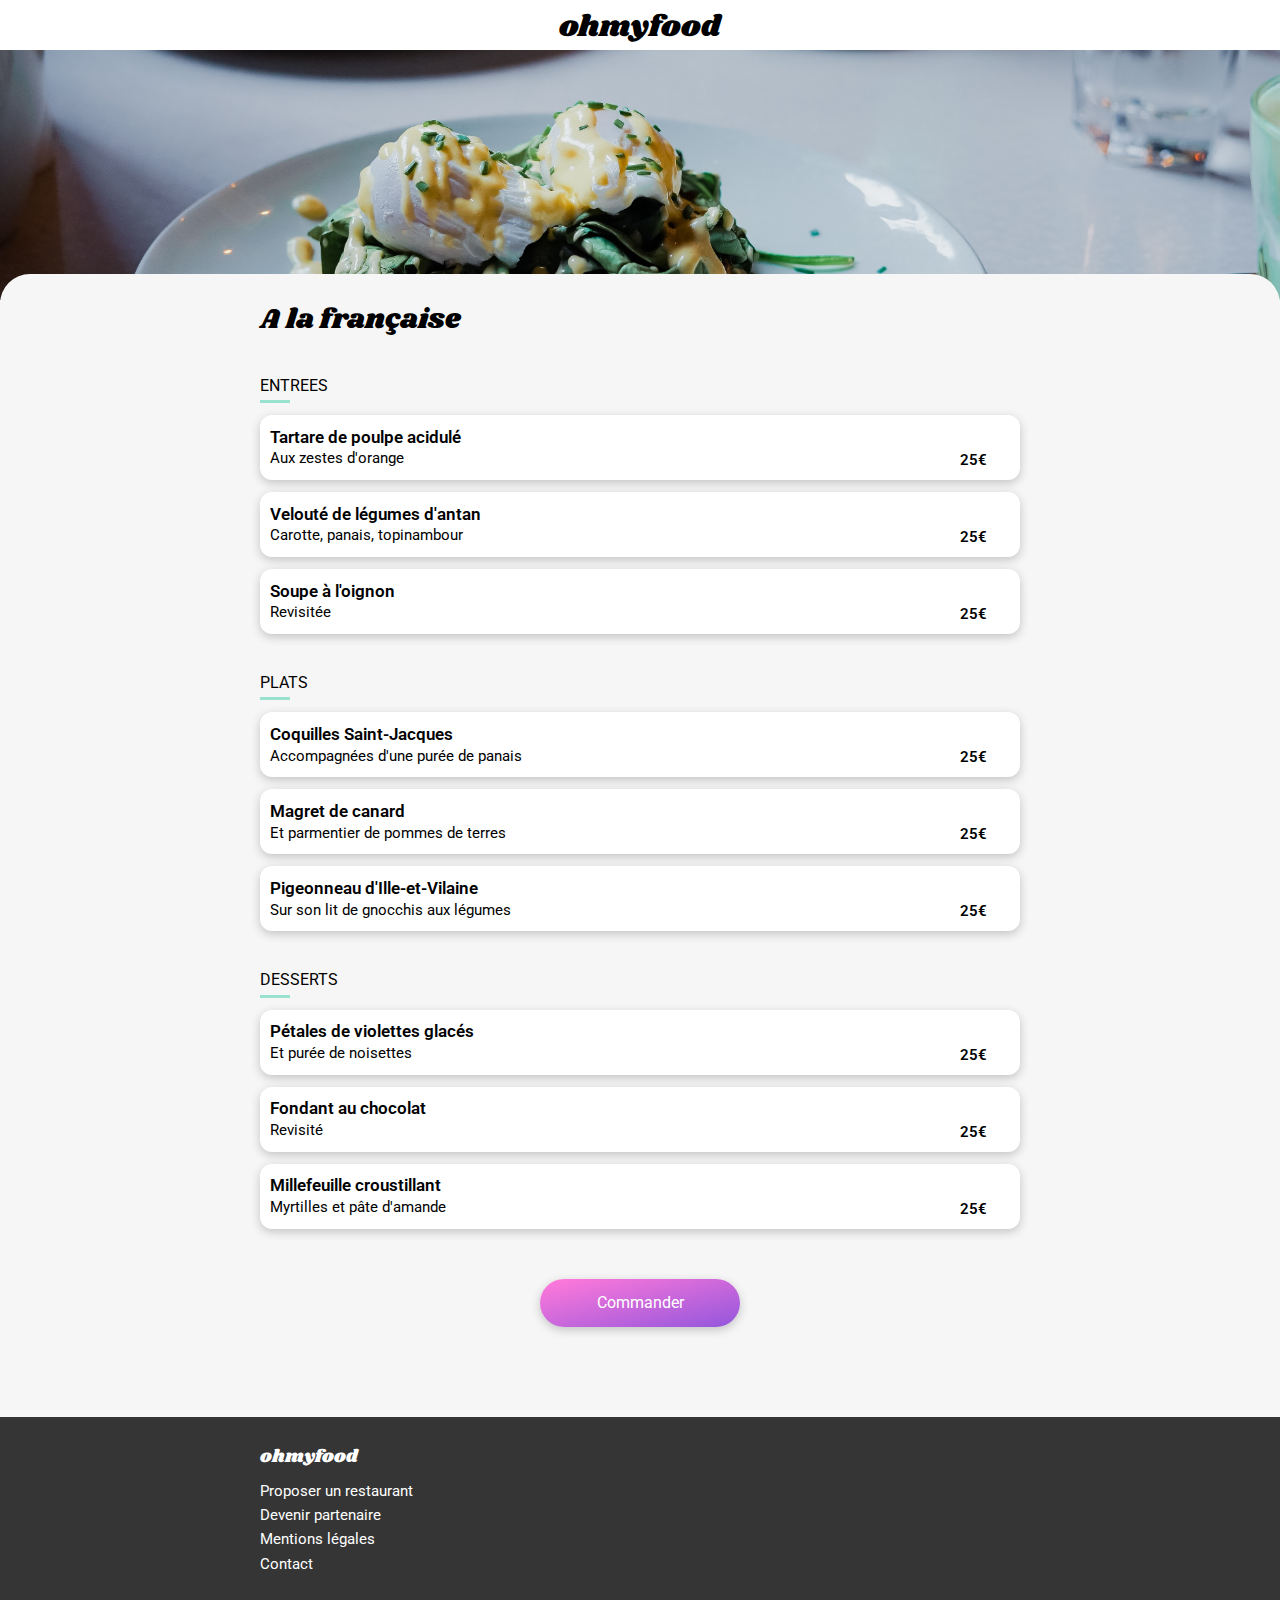
==== menu_a_la_francaise.html @ f5dada66 "animation checked finalisée" ====
<!DOCTYPE html>
<html lang="fr">

<head>
    <meta charset="utf-8">
    <title>A la française</title>
    <link rel="stylesheet" href="sass/normalize.css">
    <link rel="stylesheet" type="text/css" href="sass/main.css">
    <link rel="stylesheet" href="https://use.fontawesome.com/releases/v5.15.4/css/all.css"
        integrity="sha384-DyZ88mC6Up2uqS4h/KRgHuoeGwBcD4Ng9SiP4dIRy0EXTlnuz47vAwmeGwVChigm" crossorigin="anonymous">
    <meta name="viewport" content="width=device-width, initial-scale=1">

</head>

<body>

    <div class="main-wrapper">
        <header>
            <a href="index.html">
                <div class="flech"><i class="fas fa-arrow-left"></i></div>
            </a>
            <div class="logo">ohmyfood <i class="fas fa-handshake-alt"></i></div>
        </header>
    </div>

    <section class="cover">
        <img src="images/restaurants/toa-heftiba-DQKerTsQwi0-unsplash.jpg" alt="menu à la française" />
    </section>

    <div class="absolute">
        <section class="menu">

            <div class="main-wrapper">

                <div class="menu__titre">
                    <div class="menu__titre--text">
                        <h1>A la française</h1>
                    </div>
                    <div class="menu__titre--like"><i class="far fa-heart"></i></div>
                </div>

                <div class="menu_content">


                    <h4>ENTREES</h4>
                    <div class="underline"></div>

                    <a class="card1">
                        <div class="card card--menu">
                            <div class="card__text card__text--menu">
                                <div class="card__text__description--menu">
                                    <div class="card__text__description__title card__text__description__title--menu">
                                        Tartare de poulpe acidulé</div>
                                    <div
                                        class="card__text__description__subtitle card__text__description__subtitle--menu">
                                        Aux zestes d'orange</div>
                                </div>

                                <div class="card__text__description__right card__text__description__right--price">25€
                                </div>
                            </div>
                            <div class="checked"><i class="fas fa-check-circle"></i></div>
                        </div>
                    </a>

                    <a class="card2">
                        <div class="card card--menu">
                            <div class="card__text card__text--menu">
                                <div class="card__text__description--menu">
                                    <div class="card__text__description__title card__text__description__title--menu">
                                        Velouté de légumes d'antan</div>
                                    <div
                                        class="card__text__description__subtitle card__text__description__subtitle--menu">
                                        Carotte, panais, topinambour</div>
                                </div>

                                <div class="card__text__description__right card__text__description__right--price">25€
                                </div>
                            </div>
                            <div class="checked"><i class="fas fa-check-circle"></i></div>
                        </div>
                    </a>

                    <a class="card3">
                        <div class="card card--menu">
                            <div class="card__text card__text--menu">
                                <div class="card__text__description--menu">
                                    <div class="card__text__description__title card__text__description__title--menu">
                                        Soupe à l'oignon</div>
                                    <div
                                        class="card__text__description__subtitle card__text__description__subtitle--menu">
                                        Revisitée</div>
                                </div>

                                <div class="card__text__description__right card__text__description__right--price">25€
                                </div>
                            </div>
                            <div class="checked"><i class="fas fa-check-circle"></i></div>
                        </div>
                    </a>



                    <h4>PLATS</h4>
                    <div class="underline"></div>

                    <a class="card4">
                        <div class="card card--menu">
                            <div class="card__text card__text--menu">
                                <div class="card__text__description--menu">
                                    <div class="card__text__description__title card__text__description__title--menu">
                                        Coquilles Saint-Jacques</div>
                                    <div
                                        class="card__text__description__subtitle card__text__description__subtitle--menu">
                                        Accompagnées d'une purée de panais</div>
                                </div>

                                <div class="card__text__description__right card__text__description__right--price">25€
                                </div>
                            </div>
                            <div class="checked"><i class="fas fa-check-circle"></i></div>
                        </div>
                    </a>

                    <a class="card5">
                        <div class="card card--menu">
                            <div class="card__text card__text--menu">
                                <div class="card__text__description--menu">
                                    <div class="card__text__description__title card__text__description__title--menu">
                                        Magret de canard</div>
                                    <div
                                        class="card__text__description__subtitle card__text__description__subtitle--menu">
                                        Et parmentier de pommes de terres</div>
                                </div>

                                <div class="card__text__description__right card__text__description__right--price">25€
                                </div>
                            </div>
                            <div class="checked"><i class="fas fa-check-circle"></i></div>
                        </div>
                    </a>

                    <a class="card6">
                        <div class="card card--menu">
                            <div class="card__text card__text--menu">
                                <div class="card__text__description--menu">
                                    <div class="card__text__description__title card__text__description__title--menu">
                                        Pigeonneau d'Ille-et-Vilaine</div>
                                    <div
                                        class="card__text__description__subtitle card__text__description__subtitle--menu">
                                        Sur son lit de gnocchis aux légumes</div>
                                </div>

                                <div class="card__text__description__right card__text__description__right--price">25€
                                </div>
                            </div>
                            <div class="checked"><i class="fas fa-check-circle"></i></div>
                        </div>
                    </a>



                    <h4>DESSERTS</h4>
                    <div class="underline"></div>

                    <a class="card7">
                        <div class="card card--menu">
                            <div class="card__text card__text--menu">
                                <div class="card__text__description--menu">
                                    <div class="card__text__description__title card__text__description__title--menu">
                                        Pétales de violettes glacés</div>
                                    <div
                                        class="card__text__description__subtitle card__text__description__subtitle--menu">
                                        Et purée de noisettes</div>
                                </div>

                                <div class="card__text__description__right card__text__description__right--price">25€
                                </div>
                            </div>
                            <div class="checked"><i class="fas fa-check-circle"></i></div>
                        </div>
                    </a>

                    <a class="card8">
                        <div class="card card--menu">
                            <div class="card__text card__text--menu">
                                <div class="card__text__description--menu">
                                    <div class="card__text__description__title card__text__description__title--menu">
                                        Fondant au chocolat</div>
                                    <div
                                        class="card__text__description__subtitle card__text__description__subtitle--menu">
                                        Revisité</div>
                                </div>

                                <div class="card__text__description__right card__text__description__right--price">25€
                                </div>
                            </div>
                            <div class="checked"><i class="fas fa-check-circle"></i></div>
                        </div>
                    </a>

                    <a class="card9">
                        <div class="card card--menu">
                            <div class="card__text card__text--menu">
                                <div class="card__text__description--menu">
                                    <div class="card__text__description__title card__text__description__title--menu">
                                        Millefeuille croustillant</div>
                                    <div
                                        class="card__text__description__subtitle card__text__description__subtitle--menu">
                                        Myrtilles et pâte d'amande</div>
                                </div>

                                <div class="card__text__description__right card__text__description__right--price">25€
                                </div>
                            </div>
                            <div class="checked"><i class="fas fa-check-circle"></i></div>
                        </div>
                    </a>




                </div>
            </div>

            <a href="#" title="Commander" class="button button--cmd">Commander</a>





        </section>


        <div class=footer_background>
            <footer>

                <div class="logo footer">ohmyfood</div>
                <ul>
                    <i class="fas fa-handshake-alt"></i>
                    <li><a href="#"><i class="fas fa-utensils"></i> Proposer un restaurant</a></li>
                    <li><a href="#"><i class="fas fa-hands-helping"></i></i> Devenir partenaire</a></li>
                    <li><a href="#">Mentions légales</a></li>
                    <li><a href="#">Contact</a></li>
                </ul>


            </footer>
        </div>
    </div>


</body>

</html>
---- sass/main.css ----
@import url("https://fonts.googleapis.com/css2?family=Roboto:wght@100;300;400;500;700&family=Shrikhand&display=swap");
*, ::before, ::after {
  -webkit-box-sizing: border-box;
          box-sizing: border-box;
  text-decoration: none;
}

.main-wrapper {
  width: 760px;
  margin: 0 auto 0 auto;
}

h1 {
  margin: 0 0 0 0;
  font-family: "shrikhand";
  font-weight: 100;
  font-size: 28px;
}

h2 {
  padding: 0 0 0 0;
  margin: 0 0 0 0;
  font-size: 24px;
}

h3 {
  font-size: 24px;
  margin: 0 0 20px 0;
  padding: 40px 0 0 18px;
}

h4 {
  margin: 40px 0 5px 0;
  font-weight: 400;
}

@media all and (max-width: 768px) {
  .main-wrapper {
    width: 100%;
    margin: 0 auto 0 auto;
  }
}

.card1 {
  -webkit-animation: apparait 1s;
          animation: apparait 1s;
  -webkit-animation-delay: 0.1s;
          animation-delay: 0.1s;
  -webkit-animation-fill-mode: backwards;
          animation-fill-mode: backwards;
}

.card2 {
  -webkit-animation: apparait 1s;
          animation: apparait 1s;
  -webkit-animation-delay: 0.3s;
          animation-delay: 0.3s;
  -webkit-animation-fill-mode: backwards;
          animation-fill-mode: backwards;
}

.card3 {
  -webkit-animation: apparait 1s;
          animation: apparait 1s;
  -webkit-animation-delay: 0.5s;
          animation-delay: 0.5s;
  -webkit-animation-fill-mode: backwards;
          animation-fill-mode: backwards;
}

.card4 {
  -webkit-animation: apparait 1s;
          animation: apparait 1s;
  -webkit-animation-delay: 0.7s;
          animation-delay: 0.7s;
  -webkit-animation-fill-mode: backwards;
          animation-fill-mode: backwards;
}

.card5 {
  -webkit-animation: apparait 1s;
          animation: apparait 1s;
  -webkit-animation-delay: 0.9s;
          animation-delay: 0.9s;
  -webkit-animation-fill-mode: backwards;
          animation-fill-mode: backwards;
}

.card6 {
  -webkit-animation: apparait 1s;
          animation: apparait 1s;
  -webkit-animation-delay: 1.1s;
          animation-delay: 1.1s;
  -webkit-animation-fill-mode: backwards;
          animation-fill-mode: backwards;
}

.card7 {
  -webkit-animation: apparait 1s;
          animation: apparait 1s;
  -webkit-animation-delay: 1.3s;
          animation-delay: 1.3s;
  -webkit-animation-fill-mode: backwards;
          animation-fill-mode: backwards;
}

.card8 {
  -webkit-animation: apparait 1s;
          animation: apparait 1s;
  -webkit-animation-delay: 1.5s;
          animation-delay: 1.5s;
  -webkit-animation-fill-mode: backwards;
          animation-fill-mode: backwards;
}

.card9 {
  -webkit-animation: apparait 1s;
          animation: apparait 1s;
  -webkit-animation-delay: 1.7s;
          animation-delay: 1.7s;
  -webkit-animation-fill-mode: backwards;
          animation-fill-mode: backwards;
}

.card10 {
  -webkit-animation: apparait 1s;
          animation: apparait 1s;
  -webkit-animation-delay: 1.9s;
          animation-delay: 1.9s;
  -webkit-animation-fill-mode: backwards;
          animation-fill-mode: backwards;
}

@-webkit-keyframes apparait {
  0% {
    opacity: 0%;
    -webkit-transform: translateY(10px);
            transform: translateY(10px);
  }
  100% {
    opacity: 100%;
    -webkit-transform: translateY(0);
            transform: translateY(0);
  }
}

@keyframes apparait {
  0% {
    opacity: 0%;
    -webkit-transform: translateY(10px);
            transform: translateY(10px);
  }
  100% {
    opacity: 100%;
    -webkit-transform: translateY(0);
            transform: translateY(0);
  }
}

body {
  font-family: "roboto", arial, "sans serif";
}

input[type="text" i], input[type="text" i]:focus {
  background-color: #EAEAEA;
  border: none;
  width: 130px;
  font-family: "roboto";
  font-size: 17px;
  text-align: center;
}

input[type="text" i]#search:focus {
  border: none;
  color: black;
  outline: none;
}

.search--form {
  background-color: #EAEAEA;
  text-align: center;
  padding: 15px 0 15px 0;
}

.search--form p {
  margin: 0 0 0 0;
  padding: 0 0 0 0;
  color: black;
}

header {
  width: 100%;
  height: 50px;
  display: -webkit-box;
  display: -ms-flexbox;
  display: flex;
  -webkit-box-orient: vertical;
  -webkit-box-direction: normal;
      -ms-flex-direction: column;
          flex-direction: column;
  -ms-flex-line-pack: center;
      align-content: center;
}

.logo {
  font-family: "shrikhand";
  text-align: center;
  -ms-flex-item-align: center;
      -ms-grid-row-align: center;
      align-self: center;
  margin: 10px 0 0px 0;
  font-size: 30px;
  position: absolute;
}

.flech {
  font-size: 20px;
  color: #353535;
  position: relative;
  top: 18px;
}

.footer_background {
  background-color: #353535;
  padding-top: 10px;
}

footer {
  background-color: #353535;
  color: white;
  font-size: 15px;
  font-weight: 400;
  width: 760px;
  margin: auto;
}

footer ul {
  padding: 0 0 20px 0;
  margin: 0;
}

footer ul li {
  list-style-type: none;
  padding-bottom: 7px;
}

footer ul li a {
  color: white;
}

footer ul li a:hover {
  text-decoration: underline;
}

.icon_footer {
  width: 25px;
  display: inline-block;
}

.text_footer {
  display: inline-block;
}

.logo.footer {
  font-size: 18px;
  text-align: left;
  padding-top: 10px;
  padding-bottom: 15px;
  position: unset;
  display: block;
}

@media all and (max-width: 768px) {
  footer {
    width: 90%;
    padding-top: 0px;
    margin-top: 0;
  }
}

.button {
  display: -webkit-box;
  display: -ms-flexbox;
  display: flex;
  -webkit-box-pack: center;
      -ms-flex-pack: center;
          justify-content: center;
  color: white;
  padding: 15px 12px 15px 12px;
  border-radius: 24px 24px 24px 24px;
  background-image: linear-gradient(to top left, #9356DC, #FF79DA 90px);
  width: 200px;
  -webkit-box-shadow: 0px 3px 10px #c3c3c3;
          box-shadow: 0px 3px 10px #c3c3c3;
}

.button:hover {
  -webkit-box-shadow: 0px 3px 10px #828282;
          box-shadow: 0px 3px 10px #828282;
  background-image: linear-gradient(to top left, #a16be0, #ff93e1 90px);
}

.button__working {
  background-color: #F6F6F6;
  display: -webkit-box;
  display: -ms-flexbox;
  display: flex;
  -webkit-box-orient: horizontal;
  -webkit-box-direction: normal;
      -ms-flex-direction: row;
          flex-direction: row;
  -webkit-box-align: center;
      -ms-flex-align: center;
          align-items: center;
  -webkit-box-pack: left;
      -ms-flex-pack: left;
          justify-content: left;
  width: 230px;
  height: 75px;
  font-size: 17px;
  font-weight: 600;
  border-radius: 28px 28px 28px 28px;
  -webkit-box-shadow: 0px 3px 10px #c3c3c3;
          box-shadow: 0px 3px 10px #c3c3c3;
}

.button__working:hover {
  background-color: #F5EDFF;
  -webkit-box-shadow: 0px 3px 10px #828282;
          box-shadow: 0px 3px 10px #828282;
}

.button__working:hover i {
  color: #9356DC;
}

.number {
  background-color: #9356DC;
  width: 22px;
  height: 22px;
  border-radius: 11px 11px 11px 11px;
  display: -webkit-box;
  display: -ms-flexbox;
  display: flex;
  -webkit-box-pack: center;
      -ms-flex-pack: center;
          justify-content: center;
  position: relative;
  left: -10px;
  color: white;
  font-weight: 400;
  font-size: 14px;
  display: flex;
  -webkit-box-align: center;
      -ms-flex-align: center;
          align-items: center;
}

.icon {
  position: relative;
  left: 10px;
  color: #7E7E7E;
  font-size: 20px;
}

.button__working--title {
  position: relative;
  left: 38px;
  color: #000;
  width: 120px;
  word-wrap: break-word;
}

.button--cmd {
  margin: 50px auto 50px auto;
}

@media all and (max-width: 768px) {
  .button__working {
    width: 95%;
    margin: auto;
  }
  .button__working--title {
    width: 70%;
  }
}

.new {
  position: relative;
  right: 20px;
  top: 20px;
}

.card {
  width: 48%;
  background-color: white;
  border-radius: 12px 12px 12px 12px;
  -webkit-box-shadow: 0px 3px 10px #c3c3c3;
          box-shadow: 0px 3px 10px #c3c3c3;
  position: relative;
  color: black;
}

.card--menu {
  width: 100%;
  display: -webkit-box;
  display: -ms-flexbox;
  display: flex;
  margin-top: 12px;
  overflow: hidden;
}

.card--menu:hover > .checked {
  display: -webkit-box;
  display: -ms-flexbox;
  display: flex;
  -webkit-animation: checked-apparait 0.5s;
          animation: checked-apparait 0.5s;
  -webkit-animation-fill-mode: backwards;
          animation-fill-mode: backwards;
}

.card--menu:hover .card__text__description__right--price {
  -webkit-animation: price 0.5s;
          animation: price 0.5s;
  -webkit-animation-fill-mode: backwards;
          animation-fill-mode: backwards;
}

.card--menu:hover .checked .fa-check-circle {
  -webkit-animation: rotate 0.5s;
          animation: rotate 0.5s;
}

.card--menu:hover .card__text__description__title,
.card--menu:hover .card__text__description__subtitle {
  -webkit-animation: ellipsis 0.5s;
          animation: ellipsis 0.5s;
}

.card:hover {
  -webkit-box-shadow: 0px 3px 10px #828282;
          box-shadow: 0px 3px 10px #828282;
}

.card:active,
.card :visited {
  color: black;
}

@-webkit-keyframes rotate {
  0% {
    -webkit-transform: rotate(0deg);
            transform: rotate(0deg);
  }
  100% {
    -webkit-transform: rotate(360deg);
            transform: rotate(360deg);
  }
}

@keyframes rotate {
  0% {
    -webkit-transform: rotate(0deg);
            transform: rotate(0deg);
  }
  100% {
    -webkit-transform: rotate(360deg);
            transform: rotate(360deg);
  }
}

.restaurant-img {
  -o-object-fit: cover;
     object-fit: cover;
  height: 170px;
  width: 100%;
  border-radius: 12px 12px 0 0;
}

.card__text {
  display: -webkit-box;
  display: -ms-flexbox;
  display: flex;
  -webkit-box-orient: horizontal;
  -webkit-box-direction: normal;
      -ms-flex-direction: row;
          flex-direction: row;
  -webkit-box-align: center;
      -ms-flex-align: center;
          align-items: center;
  -webkit-box-pack: justify;
      -ms-flex-pack: justify;
          justify-content: space-between;
  padding: 10px 20px 18px 14px;
}

.card__text--menu {
  -webkit-box-align: center;
      -ms-flex-align: center;
          align-items: center;
  -webkit-box-pack: justify;
      -ms-flex-pack: justify;
          justify-content: space-between;
  padding: 0px 0px 0px 10px;
  height: 65px;
  width: 100%;
}

.card__text__description {
  width: 90%;
}

.card__text__description--menu {
  width: 600px;
}

.card__text__description__title {
  font-weight: 600;
  font-size: 19px;
  padding-bottom: 3px;
}

.card__text__description__title--menu {
  width: 600px;
  font-size: 17px;
  text-overflow: ellipsis;
  overflow: hidden;
  white-space: nowrap;
}

@-webkit-keyframes ellipsis {
  0% {
    width: 115%;
  }
  100% {
    width: 100%;
  }
}

@keyframes ellipsis {
  0% {
    width: 115%;
  }
  100% {
    width: 100%;
  }
}

.card__text__description__subtitle {
  font-size: 16px;
}

.card__text__description__subtitle--menu {
  font-size: 15px;
  text-overflow: ellipsis;
  overflow: hidden;
  white-space: nowrap;
}

.card__text__description__right {
  font-size: 25px;
}

.card__text__description__right--price {
  width: 40px;
  font-size: 15px;
  font-weight: 600;
  -ms-flex-item-align: end;
      align-self: flex-end;
  padding-bottom: 11px;
  margin-right: 20px;
  margin-left: 5px;
}

@-webkit-keyframes checked-apparait {
  0% {
    visibility: hidden;
    -webkit-transform: translateX(55px);
            transform: translateX(55px);
  }
  100% {
    -webkit-transform: translateX(0);
            transform: translateX(0);
    visibility: visible;
  }
}

@keyframes checked-apparait {
  0% {
    visibility: hidden;
    -webkit-transform: translateX(55px);
            transform: translateX(55px);
  }
  100% {
    -webkit-transform: translateX(0);
            transform: translateX(0);
    visibility: visible;
  }
}

.checked {
  display: -webkit-box;
  display: -ms-flexbox;
  display: flex;
  -webkit-box-orient: horizontal;
  -webkit-box-direction: normal;
      -ms-flex-direction: row;
          flex-direction: row;
  -webkit-box-pack: center;
      -ms-flex-pack: center;
          justify-content: center;
  -webkit-box-align: center;
      -ms-flex-align: center;
          align-items: center;
  background-color: #99E2D0;
  width: 55px;
  height: 65px;
  border-radius: 0 12px 12px 0;
  font-size: 20px;
  color: white;
  display: none;
}

@keyframes checked-apparait {
  0% {
    -webkit-transform: translateX(55px);
            transform: translateX(55px);
    visibility: hidden;
  }
  100% {
    -webkit-transform: translateX(0);
            transform: translateX(0);
    visibility: visible;
  }
}

@-webkit-keyframes price {
  0% {
    -webkit-transform: translateX(55px);
            transform: translateX(55px);
    visibility: hidden;
  }
  100% {
    -webkit-transform: translateX(0);
            transform: translateX(0);
    visibility: visible;
  }
}

@keyframes price {
  0% {
    -webkit-transform: translateX(55px);
            transform: translateX(55px);
    visibility: hidden;
  }
  100% {
    -webkit-transform: translateX(0);
            transform: translateX(0);
    visibility: visible;
  }
}

.new {
  background-color: #99E2D0;
  width: 90px;
  height: 30px;
  display: -webkit-box;
  display: -ms-flexbox;
  display: flex;
  -webkit-box-pack: center;
      -ms-flex-pack: center;
          justify-content: center;
  -webkit-box-align: center;
      -ms-flex-align: center;
          align-items: center;
  color: black;
  position: absolute;
  top: 10px;
  right: 10px;
  color: #278870;
  font-weight: 500;
}

@media all and (max-width: 768px) {
  .card {
    width: 100%;
  }
  .card--menu {
    width: 100%;
  }
  .card__text--menu {
    width: 100%;
  }
  .card__text__description--menu {
    width: 83%;
  }
  .card__text__description__title {
    width: 100%;
  }
  .card__text__description__right--price {
    width: 17%;
    margin-right: 0%;
    display: -webkit-box;
    display: -ms-flexbox;
    display: flex;
    -webkit-box-pack: center;
        -ms-flex-pack: center;
            justify-content: center;
  }
  @-webkit-keyframes checked-apparait {
    0% {
      visibility: hidden;
      -webkit-transform: translateX(115%);
              transform: translateX(115%);
    }
    100% {
      -webkit-transform: translateX(0);
              transform: translateX(0);
      visibility: visible;
    }
  }
  @keyframes checked-apparait {
    0% {
      visibility: hidden;
      -webkit-transform: translateX(115%);
              transform: translateX(115%);
    }
    100% {
      -webkit-transform: translateX(0);
              transform: translateX(0);
      visibility: visible;
    }
  }
  .checked {
    width: 15%;
  }
}

.card--menu:active > .checked {
  display: -webkit-box;
  display: -ms-flexbox;
  display: flex;
  -webkit-animation: checked-apparait 0.5s;
          animation: checked-apparait 0.5s;
  -webkit-animation-fill-mode: backwards;
          animation-fill-mode: backwards;
}

.card--menu:active .card__text__description__right--price {
  -webkit-animation: price 0.5s;
          animation: price 0.5s;
  -webkit-animation-fill-mode: backwards;
          animation-fill-mode: backwards;
}

.card--menu:active .checked .fa-check-circle {
  -webkit-animation: rotate 0.5s;
          animation: rotate 0.5s;
}

.card--menu:active .card__text__description__title,
.card--menu:active .card__text__description__subtitle {
  -webkit-animation: ellipsis 0.5s;
          animation: ellipsis 0.5s;
}

.explore {
  background-color: #F6F6F6;
  text-align: center;
  margin: 0px 0px 0px 0px;
  padding: 30px 0 30px 0;
  display: -webkit-box;
  display: -ms-flexbox;
  display: flex;
  -webkit-box-orient: vertical;
  -webkit-box-direction: normal;
      -ms-flex-direction: column;
          flex-direction: column;
  -webkit-box-align: center;
      -ms-flex-align: center;
          align-items: center;
}

.explore p {
  font-size: 18px;
  font-weight: 300;
  margin: 12px 0 32px 0;
  padding: 0 20px 0 20px;
}

.working h3 {
  margin-top: 0;
  padding-left: 0 0 0 18px;
}

.buttons__working {
  display: -webkit-box;
  display: -ms-flexbox;
  display: flex;
  -webkit-box-orient: horizontal;
  -webkit-box-direction: normal;
      -ms-flex-direction: row;
          flex-direction: row;
  -webkit-box-align: center;
      -ms-flex-align: center;
          align-items: center;
  -webkit-box-pack: justify;
      -ms-flex-pack: justify;
          justify-content: space-between;
  width: 97%;
  margin: 0 0 0 22px;
}

.restaurants {
  background-color: #F6F6F6;
  margin-top: 40px;
  padding-bottom: 50px;
  padding: auto;
}

.restaurants--title {
  width: 760px;
  margin: auto;
}

.cards__restaurants {
  width: 760px;
  margin: auto;
  display: -webkit-box;
  display: -ms-flexbox;
  display: flex;
  -webkit-box-orient: horizontal;
  -webkit-box-direction: normal;
      -ms-flex-direction: row;
          flex-direction: row;
  -ms-flex-wrap: wrap;
      flex-wrap: wrap;
  -webkit-box-pack: justify;
      -ms-flex-pack: justify;
          justify-content: space-between;
  -ms-flex-line-pack: justify;
      align-content: space-between;
  height: 520px;
}

@media all and (max-width: 768px) {
  .working h3 {
    margin-top: 0;
    padding-left: 0;
  }
  .buttons__working {
    display: -webkit-box;
    display: -ms-flexbox;
    display: flex;
    -webkit-box-orient: vertical;
    -webkit-box-direction: normal;
        -ms-flex-direction: column;
            flex-direction: column;
    -webkit-box-align: center;
        -ms-flex-align: center;
            align-items: center;
    height: 270px;
    -webkit-box-pack: justify;
        -ms-flex-pack: justify;
            justify-content: space-between;
    margin: auto;
  }
  .restaurants {
    background-color: #F6F6F6;
    margin-top: 40px;
    padding-bottom: 0px;
    padding: auto;
  }
  .restaurants--title {
    width: 100%;
  }
  .cards__restaurants {
    -webkit-box-orient: vertical;
    -webkit-box-direction: normal;
        -ms-flex-direction: column;
            flex-direction: column;
    -ms-flex-wrap: nowrap;
        flex-wrap: nowrap;
    height: 1110px;
    padding-bottom: 50px;
    width: 90%;
  }
}

.cover img {
  -o-object-fit: cover;
     object-fit: cover;
  width: 100%;
  height: 250px;
  margin-bottom: 0;
}

.absolute {
  position: absolute;
  width: 100%;
  background-color: #F6F6F6;
}

.menu {
  background-color: #F6F6F6;
  padding-top: 30px;
  padding-bottom: 10px;
  position: relative;
  top: -30px;
  border-radius: 30px 30px 0 0;
}

.menu .menu__titre {
  display: -webkit-box;
  display: -ms-flexbox;
  display: flex;
  -webkit-box-orient: horizontal;
  -webkit-box-direction: normal;
      -ms-flex-direction: row;
          flex-direction: row;
  -webkit-box-pack: justify;
      -ms-flex-pack: justify;
          justify-content: space-between;
  padding: 0 30px 0 0px;
  -webkit-box-align: center;
      -ms-flex-align: center;
          align-items: center;
}

.menu .menu__titre .menu__titre--like {
  font-size: 23px;
}

.underline {
  width: 30px;
  height: 3px;
  background-color: #99E2D0;
}

@media all and (max-width: 768px) {
  .main-wrapper {
    padding-left: 20px;
    padding-right: 20px;
  }
}
/*# sourceMappingURL=main.css.map */
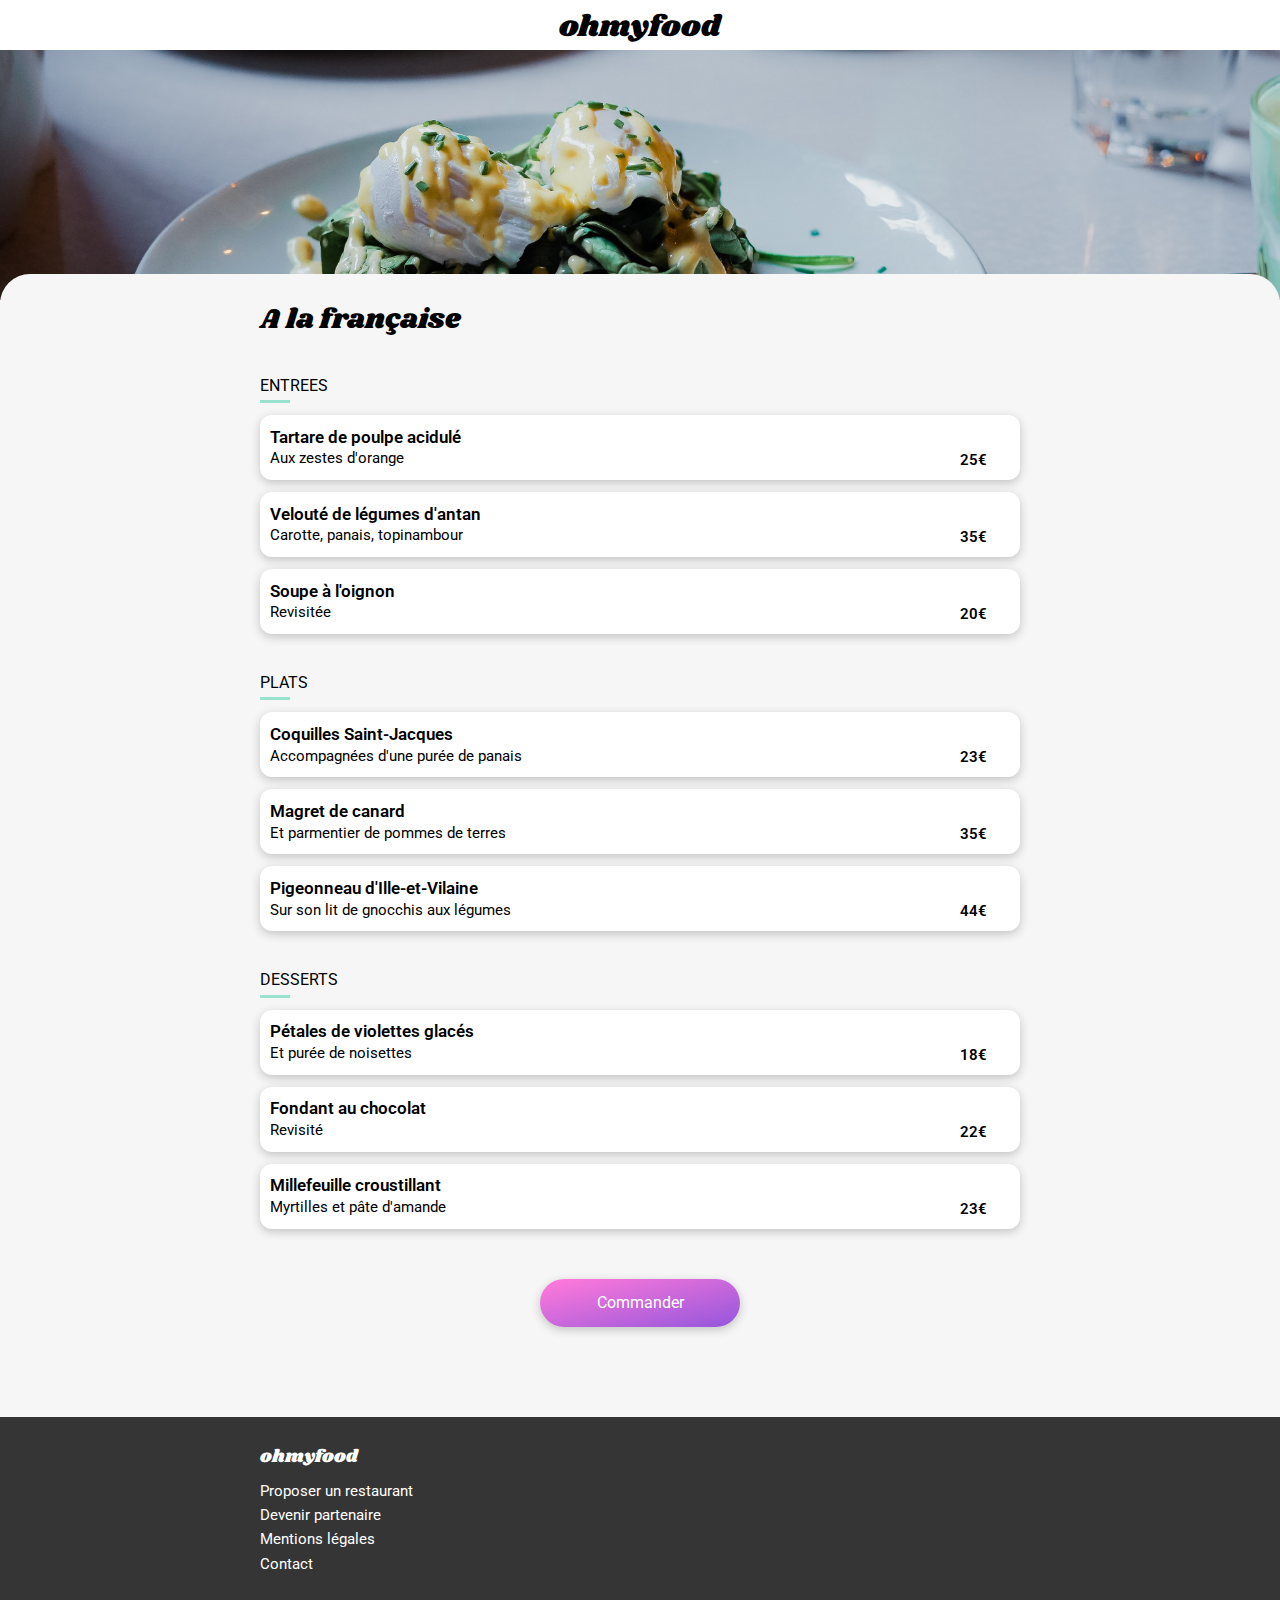
==== commit e71d0521: "maj keyframes apparait" ====
--- a/menu_a_la_francaise.html
+++ b/menu_a_la_francaise.html
@@ -45,7 +45,7 @@
                     <h4>ENTREES</h4>
                     <div class="underline"></div>
 
-                    <a class="card1">
+                    <a><div class="card1">
                         <div class="card card--menu">
                             <div class="card__text card__text--menu">
                                 <div class="card__text__description--menu">
@@ -61,9 +61,9 @@
                             </div>
                             <div class="checked"><i class="fas fa-check-circle"></i></div>
                         </div>
-                    </a>
-
-                    <a class="card2">
+                    </div></a>
+
+                    <a><div class="card2">
                         <div class="card card--menu">
                             <div class="card__text card__text--menu">
                                 <div class="card__text__description--menu">
@@ -74,14 +74,14 @@
                                         Carotte, panais, topinambour</div>
                                 </div>
 
-                                <div class="card__text__description__right card__text__description__right--price">25€
-                                </div>
-                            </div>
-                            <div class="checked"><i class="fas fa-check-circle"></i></div>
-                        </div>
-                    </a>
-
-                    <a class="card3">
+                                <div class="card__text__description__right card__text__description__right--price">35€
+                                </div>
+                            </div>
+                            <div class="checked"><i class="fas fa-check-circle"></i></div>
+                        </div>
+                    </div></a>
+
+                    <a><div class="card3">
                         <div class="card card--menu">
                             <div class="card__text card__text--menu">
                                 <div class="card__text__description--menu">
@@ -92,19 +92,19 @@
                                         Revisitée</div>
                                 </div>
 
-                                <div class="card__text__description__right card__text__description__right--price">25€
-                                </div>
-                            </div>
-                            <div class="checked"><i class="fas fa-check-circle"></i></div>
-                        </div>
-                    </a>
+                                <div class="card__text__description__right card__text__description__right--price">20€
+                                </div>
+                            </div>
+                            <div class="checked"><i class="fas fa-check-circle"></i></div>
+                        </div>
+                    </div></a>
 
 
 
                     <h4>PLATS</h4>
                     <div class="underline"></div>
 
-                    <a class="card4">
+                    <a><div class="card4">
                         <div class="card card--menu">
                             <div class="card__text card__text--menu">
                                 <div class="card__text__description--menu">
@@ -115,14 +115,14 @@
                                         Accompagnées d'une purée de panais</div>
                                 </div>
 
-                                <div class="card__text__description__right card__text__description__right--price">25€
-                                </div>
-                            </div>
-                            <div class="checked"><i class="fas fa-check-circle"></i></div>
-                        </div>
-                    </a>
-
-                    <a class="card5">
+                                <div class="card__text__description__right card__text__description__right--price">23€
+                                </div>
+                            </div>
+                            <div class="checked"><i class="fas fa-check-circle"></i></div>
+                        </div>
+                    </div></a>
+
+                    <a><div class="card5">
                         <div class="card card--menu">
                             <div class="card__text card__text--menu">
                                 <div class="card__text__description--menu">
@@ -133,14 +133,14 @@
                                         Et parmentier de pommes de terres</div>
                                 </div>
 
-                                <div class="card__text__description__right card__text__description__right--price">25€
-                                </div>
-                            </div>
-                            <div class="checked"><i class="fas fa-check-circle"></i></div>
-                        </div>
-                    </a>
-
-                    <a class="card6">
+                                <div class="card__text__description__right card__text__description__right--price">35€
+                                </div>
+                            </div>
+                            <div class="checked"><i class="fas fa-check-circle"></i></div>
+                        </div>
+                    </div></a>
+
+                    <a><div class="card6">
                         <div class="card card--menu">
                             <div class="card__text card__text--menu">
                                 <div class="card__text__description--menu">
@@ -151,19 +151,19 @@
                                         Sur son lit de gnocchis aux légumes</div>
                                 </div>
 
-                                <div class="card__text__description__right card__text__description__right--price">25€
-                                </div>
-                            </div>
-                            <div class="checked"><i class="fas fa-check-circle"></i></div>
-                        </div>
-                    </a>
+                                <div class="card__text__description__right card__text__description__right--price">44€
+                                </div>
+                            </div>
+                            <div class="checked"><i class="fas fa-check-circle"></i></div>
+                        </div>
+                    </div></a>
 
 
 
                     <h4>DESSERTS</h4>
                     <div class="underline"></div>
 
-                    <a class="card7">
+                    <a><div class="card7">
                         <div class="card card--menu">
                             <div class="card__text card__text--menu">
                                 <div class="card__text__description--menu">
@@ -174,14 +174,14 @@
                                         Et purée de noisettes</div>
                                 </div>
 
-                                <div class="card__text__description__right card__text__description__right--price">25€
-                                </div>
-                            </div>
-                            <div class="checked"><i class="fas fa-check-circle"></i></div>
-                        </div>
-                    </a>
-
-                    <a class="card8">
+                                <div class="card__text__description__right card__text__description__right--price">18€
+                                </div>
+                            </div>
+                            <div class="checked"><i class="fas fa-check-circle"></i></div>
+                        </div>
+                    </div></a>
+
+                    <a><div class="card8">
                         <div class="card card--menu">
                             <div class="card__text card__text--menu">
                                 <div class="card__text__description--menu">
@@ -192,14 +192,14 @@
                                         Revisité</div>
                                 </div>
 
-                                <div class="card__text__description__right card__text__description__right--price">25€
-                                </div>
-                            </div>
-                            <div class="checked"><i class="fas fa-check-circle"></i></div>
-                        </div>
-                    </a>
-
-                    <a class="card9">
+                                <div class="card__text__description__right card__text__description__right--price">22€
+                                </div>
+                            </div>
+                            <div class="checked"><i class="fas fa-check-circle"></i></div>
+                        </div>
+                    </div></a>
+
+                    <a><div class="card9">
                         <div class="card card--menu">
                             <div class="card__text card__text--menu">
                                 <div class="card__text__description--menu">
@@ -210,12 +210,12 @@
                                         Myrtilles et pâte d'amande</div>
                                 </div>
 
-                                <div class="card__text__description__right card__text__description__right--price">25€
-                                </div>
-                            </div>
-                            <div class="checked"><i class="fas fa-check-circle"></i></div>
-                        </div>
-                    </a>
+                                <div class="card__text__description__right card__text__description__right--price">23€
+                                </div>
+                            </div>
+                            <div class="checked"><i class="fas fa-check-circle"></i></div>
+                        </div>
+                    </div></a>
 
 
 
--- a/sass/main.css
+++ b/sass/main.css
@@ -41,96 +41,6 @@
   }
 }
 
-.card1 {
-  -webkit-animation: apparait 1s;
-          animation: apparait 1s;
-  -webkit-animation-delay: 0.1s;
-          animation-delay: 0.1s;
-  -webkit-animation-fill-mode: backwards;
-          animation-fill-mode: backwards;
-}
-
-.card2 {
-  -webkit-animation: apparait 1s;
-          animation: apparait 1s;
-  -webkit-animation-delay: 0.3s;
-          animation-delay: 0.3s;
-  -webkit-animation-fill-mode: backwards;
-          animation-fill-mode: backwards;
-}
-
-.card3 {
-  -webkit-animation: apparait 1s;
-          animation: apparait 1s;
-  -webkit-animation-delay: 0.5s;
-          animation-delay: 0.5s;
-  -webkit-animation-fill-mode: backwards;
-          animation-fill-mode: backwards;
-}
-
-.card4 {
-  -webkit-animation: apparait 1s;
-          animation: apparait 1s;
-  -webkit-animation-delay: 0.7s;
-          animation-delay: 0.7s;
-  -webkit-animation-fill-mode: backwards;
-          animation-fill-mode: backwards;
-}
-
-.card5 {
-  -webkit-animation: apparait 1s;
-          animation: apparait 1s;
-  -webkit-animation-delay: 0.9s;
-          animation-delay: 0.9s;
-  -webkit-animation-fill-mode: backwards;
-          animation-fill-mode: backwards;
-}
-
-.card6 {
-  -webkit-animation: apparait 1s;
-          animation: apparait 1s;
-  -webkit-animation-delay: 1.1s;
-          animation-delay: 1.1s;
-  -webkit-animation-fill-mode: backwards;
-          animation-fill-mode: backwards;
-}
-
-.card7 {
-  -webkit-animation: apparait 1s;
-          animation: apparait 1s;
-  -webkit-animation-delay: 1.3s;
-          animation-delay: 1.3s;
-  -webkit-animation-fill-mode: backwards;
-          animation-fill-mode: backwards;
-}
-
-.card8 {
-  -webkit-animation: apparait 1s;
-          animation: apparait 1s;
-  -webkit-animation-delay: 1.5s;
-          animation-delay: 1.5s;
-  -webkit-animation-fill-mode: backwards;
-          animation-fill-mode: backwards;
-}
-
-.card9 {
-  -webkit-animation: apparait 1s;
-          animation: apparait 1s;
-  -webkit-animation-delay: 1.7s;
-          animation-delay: 1.7s;
-  -webkit-animation-fill-mode: backwards;
-          animation-fill-mode: backwards;
-}
-
-.card10 {
-  -webkit-animation: apparait 1s;
-          animation: apparait 1s;
-  -webkit-animation-delay: 1.9s;
-          animation-delay: 1.9s;
-  -webkit-animation-fill-mode: backwards;
-          animation-fill-mode: backwards;
-}
-
 @-webkit-keyframes apparait {
   0% {
     opacity: 0%;
@@ -139,8 +49,8 @@
   }
   100% {
     opacity: 100%;
-    -webkit-transform: translateY(0);
-            transform: translateY(0);
+    -webkit-transform: translateY(0px);
+            transform: translateY(0px);
   }
 }
 
@@ -152,8 +62,100 @@
   }
   100% {
     opacity: 100%;
-    -webkit-transform: translateY(0);
-            transform: translateY(0);
+    -webkit-transform: translateY(0px);
+            transform: translateY(0px);
+  }
+}
+
+@-webkit-keyframes rotate {
+  0% {
+    -webkit-transform: rotate(0deg);
+            transform: rotate(0deg);
+  }
+  100% {
+    -webkit-transform: rotate(360deg);
+            transform: rotate(360deg);
+  }
+}
+
+@keyframes rotate {
+  0% {
+    -webkit-transform: rotate(0deg);
+            transform: rotate(0deg);
+  }
+  100% {
+    -webkit-transform: rotate(360deg);
+            transform: rotate(360deg);
+  }
+}
+
+@-webkit-keyframes ellipsis {
+  0% {
+    width: 130%;
+  }
+  100% {
+    width: 100%;
+  }
+}
+
+@keyframes ellipsis {
+  0% {
+    width: 130%;
+  }
+  100% {
+    width: 100%;
+  }
+}
+
+@-webkit-keyframes checked-apparait {
+  0% {
+    visibility: visible;
+    -webkit-transform: translateX(55px);
+            transform: translateX(55px);
+  }
+  100% {
+    -webkit-transform: translateX(0);
+            transform: translateX(0);
+    visibility: visible;
+  }
+}
+
+@keyframes checked-apparait {
+  0% {
+    visibility: visible;
+    -webkit-transform: translateX(55px);
+            transform: translateX(55px);
+  }
+  100% {
+    -webkit-transform: translateX(0);
+            transform: translateX(0);
+    visibility: visible;
+  }
+}
+
+@-webkit-keyframes price {
+  0% {
+    -webkit-transform: translateX(55px);
+            transform: translateX(55px);
+    visibility: hidden;
+  }
+  100% {
+    -webkit-transform: translateX(0);
+            transform: translateX(0);
+    visibility: visible;
+  }
+}
+
+@keyframes price {
+  0% {
+    -webkit-transform: translateX(55px);
+            transform: translateX(55px);
+    visibility: hidden;
+  }
+  100% {
+    -webkit-transform: translateX(0);
+            transform: translateX(0);
+    visibility: visible;
   }
 }
 
@@ -410,21 +412,9 @@
   overflow: hidden;
 }
 
-.card--menu:hover > .checked {
-  display: -webkit-box;
-  display: -ms-flexbox;
-  display: flex;
-  -webkit-animation: checked-apparait 0.5s;
-          animation: checked-apparait 0.5s;
-  -webkit-animation-fill-mode: backwards;
-          animation-fill-mode: backwards;
-}
-
 .card--menu:hover .card__text__description__right--price {
   -webkit-animation: price 0.5s;
           animation: price 0.5s;
-  -webkit-animation-fill-mode: backwards;
-          animation-fill-mode: backwards;
 }
 
 .card--menu:hover .checked .fa-check-circle {
@@ -438,6 +428,14 @@
           animation: ellipsis 0.5s;
 }
 
+.card--menu:hover .checked {
+  display: -webkit-box;
+  display: -ms-flexbox;
+  display: flex;
+  -webkit-animation: checked-apparait 0.5s;
+          animation: checked-apparait 0.5s;
+}
+
 .card:hover {
   -webkit-box-shadow: 0px 3px 10px #828282;
           box-shadow: 0px 3px 10px #828282;
@@ -446,28 +444,6 @@
 .card:active,
 .card :visited {
   color: black;
-}
-
-@-webkit-keyframes rotate {
-  0% {
-    -webkit-transform: rotate(0deg);
-            transform: rotate(0deg);
-  }
-  100% {
-    -webkit-transform: rotate(360deg);
-            transform: rotate(360deg);
-  }
-}
-
-@keyframes rotate {
-  0% {
-    -webkit-transform: rotate(0deg);
-            transform: rotate(0deg);
-  }
-  100% {
-    -webkit-transform: rotate(360deg);
-            transform: rotate(360deg);
-  }
 }
 
 .restaurant-img {
@@ -529,24 +505,6 @@
   white-space: nowrap;
 }
 
-@-webkit-keyframes ellipsis {
-  0% {
-    width: 115%;
-  }
-  100% {
-    width: 100%;
-  }
-}
-
-@keyframes ellipsis {
-  0% {
-    width: 115%;
-  }
-  100% {
-    width: 100%;
-  }
-}
-
 .card__text__description__subtitle {
   font-size: 16px;
 }
@@ -571,32 +529,6 @@
   padding-bottom: 11px;
   margin-right: 20px;
   margin-left: 5px;
-}
-
-@-webkit-keyframes checked-apparait {
-  0% {
-    visibility: hidden;
-    -webkit-transform: translateX(55px);
-            transform: translateX(55px);
-  }
-  100% {
-    -webkit-transform: translateX(0);
-            transform: translateX(0);
-    visibility: visible;
-  }
-}
-
-@keyframes checked-apparait {
-  0% {
-    visibility: hidden;
-    -webkit-transform: translateX(55px);
-            transform: translateX(55px);
-  }
-  100% {
-    -webkit-transform: translateX(0);
-            transform: translateX(0);
-    visibility: visible;
-  }
 }
 
 .checked {
@@ -622,45 +554,6 @@
   display: none;
 }
 
-@keyframes checked-apparait {
-  0% {
-    -webkit-transform: translateX(55px);
-            transform: translateX(55px);
-    visibility: hidden;
-  }
-  100% {
-    -webkit-transform: translateX(0);
-            transform: translateX(0);
-    visibility: visible;
-  }
-}
-
-@-webkit-keyframes price {
-  0% {
-    -webkit-transform: translateX(55px);
-            transform: translateX(55px);
-    visibility: hidden;
-  }
-  100% {
-    -webkit-transform: translateX(0);
-            transform: translateX(0);
-    visibility: visible;
-  }
-}
-
-@keyframes price {
-  0% {
-    -webkit-transform: translateX(55px);
-            transform: translateX(55px);
-    visibility: hidden;
-  }
-  100% {
-    -webkit-transform: translateX(0);
-            transform: translateX(0);
-    visibility: visible;
-  }
-}
-
 .new {
   background-color: #99E2D0;
   width: 90px;
@@ -682,6 +575,96 @@
   font-weight: 500;
 }
 
+.card1 {
+  -webkit-animation: apparait 1s;
+          animation: apparait 1s;
+  -webkit-animation-delay: 0.1s;
+          animation-delay: 0.1s;
+  -webkit-animation-fill-mode: backwards;
+          animation-fill-mode: backwards;
+}
+
+.card2 {
+  -webkit-animation: apparait 1s;
+          animation: apparait 1s;
+  -webkit-animation-delay: 0.3s;
+          animation-delay: 0.3s;
+  -webkit-animation-fill-mode: backwards;
+          animation-fill-mode: backwards;
+}
+
+.card3 {
+  -webkit-animation: apparait 1s;
+          animation: apparait 1s;
+  -webkit-animation-delay: 0.5s;
+          animation-delay: 0.5s;
+  -webkit-animation-fill-mode: backwards;
+          animation-fill-mode: backwards;
+}
+
+.card4 {
+  -webkit-animation: apparait 1s;
+          animation: apparait 1s;
+  -webkit-animation-delay: 0.7s;
+          animation-delay: 0.7s;
+  -webkit-animation-fill-mode: backwards;
+          animation-fill-mode: backwards;
+}
+
+.card5 {
+  -webkit-animation: apparait 1s;
+          animation: apparait 1s;
+  -webkit-animation-delay: 0.9s;
+          animation-delay: 0.9s;
+  -webkit-animation-fill-mode: backwards;
+          animation-fill-mode: backwards;
+}
+
+.card6 {
+  -webkit-animation: apparait 1s;
+          animation: apparait 1s;
+  -webkit-animation-delay: 1.1s;
+          animation-delay: 1.1s;
+  -webkit-animation-fill-mode: backwards;
+          animation-fill-mode: backwards;
+}
+
+.card7 {
+  -webkit-animation: apparait 1s;
+          animation: apparait 1s;
+  -webkit-animation-delay: 1.3s;
+          animation-delay: 1.3s;
+  -webkit-animation-fill-mode: backwards;
+          animation-fill-mode: backwards;
+}
+
+.card8 {
+  -webkit-animation: apparait 1s;
+          animation: apparait 1s;
+  -webkit-animation-delay: 1.5s;
+          animation-delay: 1.5s;
+  -webkit-animation-fill-mode: backwards;
+          animation-fill-mode: backwards;
+}
+
+.card9 {
+  -webkit-animation: apparait 1s;
+          animation: apparait 1s;
+  -webkit-animation-delay: 1.7s;
+          animation-delay: 1.7s;
+  -webkit-animation-fill-mode: backwards;
+          animation-fill-mode: backwards;
+}
+
+.card10 {
+  -webkit-animation: apparait 1s;
+          animation: apparait 1s;
+  -webkit-animation-delay: 1.9s;
+          animation-delay: 1.9s;
+  -webkit-animation-fill-mode: backwards;
+          animation-fill-mode: backwards;
+}
+
 @media all and (max-width: 768px) {
   .card {
     width: 100%;
@@ -708,61 +691,6 @@
         -ms-flex-pack: center;
             justify-content: center;
   }
-  @-webkit-keyframes checked-apparait {
-    0% {
-      visibility: hidden;
-      -webkit-transform: translateX(115%);
-              transform: translateX(115%);
-    }
-    100% {
-      -webkit-transform: translateX(0);
-              transform: translateX(0);
-      visibility: visible;
-    }
-  }
-  @keyframes checked-apparait {
-    0% {
-      visibility: hidden;
-      -webkit-transform: translateX(115%);
-              transform: translateX(115%);
-    }
-    100% {
-      -webkit-transform: translateX(0);
-              transform: translateX(0);
-      visibility: visible;
-    }
-  }
-  .checked {
-    width: 15%;
-  }
-}
-
-.card--menu:active > .checked {
-  display: -webkit-box;
-  display: -ms-flexbox;
-  display: flex;
-  -webkit-animation: checked-apparait 0.5s;
-          animation: checked-apparait 0.5s;
-  -webkit-animation-fill-mode: backwards;
-          animation-fill-mode: backwards;
-}
-
-.card--menu:active .card__text__description__right--price {
-  -webkit-animation: price 0.5s;
-          animation: price 0.5s;
-  -webkit-animation-fill-mode: backwards;
-          animation-fill-mode: backwards;
-}
-
-.card--menu:active .checked .fa-check-circle {
-  -webkit-animation: rotate 0.5s;
-          animation: rotate 0.5s;
-}
-
-.card--menu:active .card__text__description__title,
-.card--menu:active .card__text__description__subtitle {
-  -webkit-animation: ellipsis 0.5s;
-          animation: ellipsis 0.5s;
 }
 
 .explore {
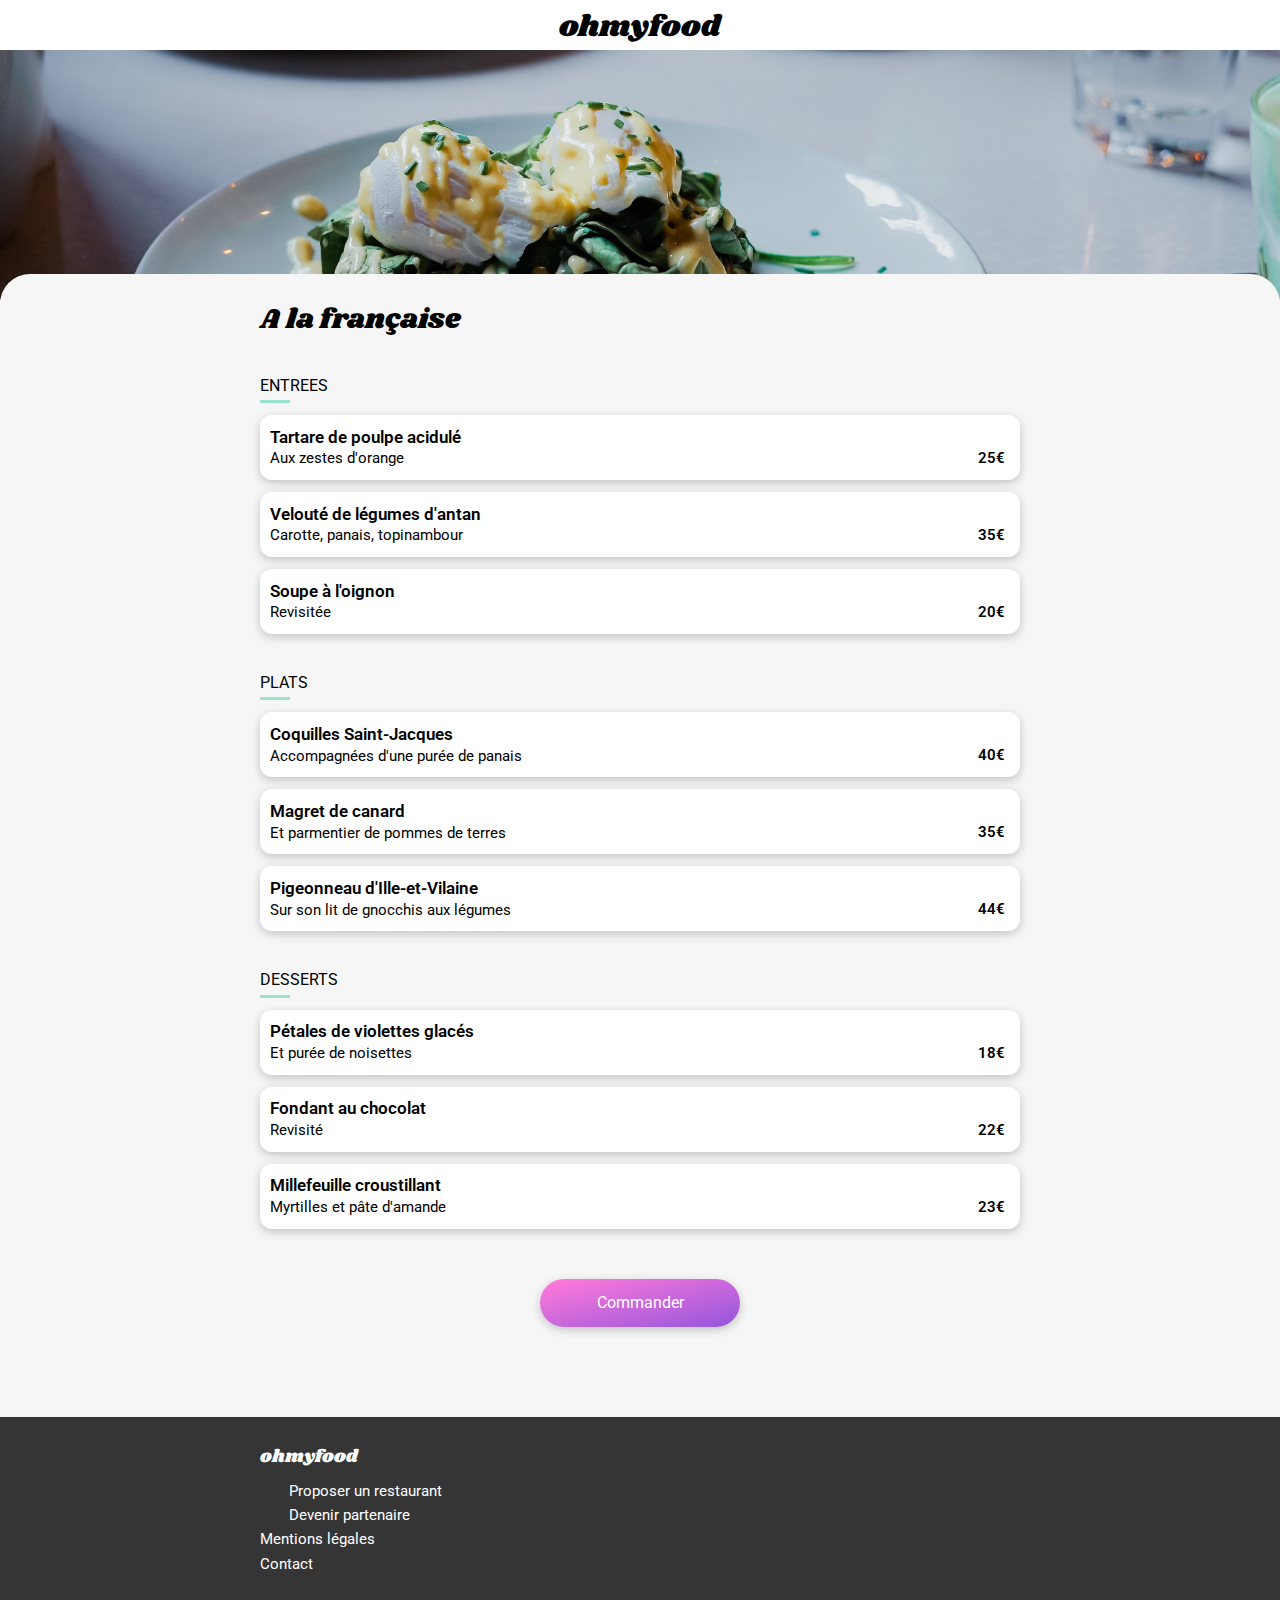
==== commit 475357eb: "maj ellipsis menus" ====
--- a/menu_a_la_francaise.html
+++ b/menu_a_la_francaise.html
@@ -45,177 +45,249 @@
                     <h4>ENTREES</h4>
                     <div class="underline"></div>
 
-                    <a><div class="card1">
-                        <div class="card card--menu">
-                            <div class="card__text card__text--menu">
-                                <div class="card__text__description--menu">
-                                    <div class="card__text__description__title card__text__description__title--menu">
-                                        Tartare de poulpe acidulé</div>
-                                    <div
-                                        class="card__text__description__subtitle card__text__description__subtitle--menu">
-                                        Aux zestes d'orange</div>
-                                </div>
-
-                                <div class="card__text__description__right card__text__description__right--price">25€
-                                </div>
-                            </div>
-                            <div class="checked"><i class="fas fa-check-circle"></i></div>
-                        </div>
-                    </div></a>
-
-                    <a><div class="card2">
-                        <div class="card card--menu">
-                            <div class="card__text card__text--menu">
-                                <div class="card__text__description--menu">
-                                    <div class="card__text__description__title card__text__description__title--menu">
-                                        Velouté de légumes d'antan</div>
-                                    <div
-                                        class="card__text__description__subtitle card__text__description__subtitle--menu">
-                                        Carotte, panais, topinambour</div>
-                                </div>
-
-                                <div class="card__text__description__right card__text__description__right--price">35€
-                                </div>
-                            </div>
-                            <div class="checked"><i class="fas fa-check-circle"></i></div>
-                        </div>
-                    </div></a>
-
-                    <a><div class="card3">
-                        <div class="card card--menu">
-                            <div class="card__text card__text--menu">
-                                <div class="card__text__description--menu">
-                                    <div class="card__text__description__title card__text__description__title--menu">
-                                        Soupe à l'oignon</div>
-                                    <div
-                                        class="card__text__description__subtitle card__text__description__subtitle--menu">
-                                        Revisitée</div>
-                                </div>
-
-                                <div class="card__text__description__right card__text__description__right--price">20€
-                                </div>
-                            </div>
-                            <div class="checked"><i class="fas fa-check-circle"></i></div>
-                        </div>
-                    </div></a>
+                    <a>
+                        <div class="card1">
+                            <div class="card card--menu">
+                                <div class="card__text card__text--menu">
+                                    <div class="card__text__description--menu">
+                                        <div
+                                            class="card__text__description__title card__text__description__title--menu">
+                                            Tartare de poulpe acidulé</div>
+                                        <div
+                                            class="card__text__description__subtitle card__text__description__subtitle--menu">
+                                            Aux zestes d'orange</div>
+                                    </div>
+
+                                    <div class="price-and-check">
+                                        <div
+                                            class="card__text__description__right card__text__description__right--price">
+                                            25€
+                                        </div>
+
+                                        <div class="checked"><i class="fas fa-check-circle"></i></div>
+                                    </div>
+                                </div>
+                            </div>
+                        </div>
+                    </a>
+
+                    <a>
+                        <div class="card2">
+                            <div class="card card--menu">
+                                <div class="card__text card__text--menu">
+                                    <div class="card__text__description--menu">
+                                        <div
+                                            class="card__text__description__title card__text__description__title--menu">
+                                            Velouté de légumes d'antan</div>
+                                        <div
+                                            class="card__text__description__subtitle card__text__description__subtitle--menu">
+                                            Carotte, panais, topinambour</div>
+                                    </div>
+
+                                    <div class="price-and-check">
+                                        <div
+                                            class="card__text__description__right card__text__description__right--price">
+                                            35€
+                                        </div>
+
+                                        <div class="checked"><i class="fas fa-check-circle"></i></div>
+                                    </div>
+                                </div>
+                            </div>
+                        </div>
+                    </a>
+
+                    <a>
+                        <div class="card3">
+                            <div class="card card--menu">
+                                <div class="card__text card__text--menu">
+                                    <div class="card__text__description--menu">
+                                        <div
+                                            class="card__text__description__title card__text__description__title--menu">
+                                            Soupe à l'oignon</div>
+                                        <div
+                                            class="card__text__description__subtitle card__text__description__subtitle--menu">
+                                            Revisitée</div>
+                                    </div>
+
+                                    <div class="price-and-check">
+                                        <div
+                                            class="card__text__description__right card__text__description__right--price">
+                                            20€
+                                        </div>
+
+                                        <div class="checked"><i class="fas fa-check-circle"></i></div>
+                                    </div>
+                                </div>
+                            </div>
+                        </div>
+                    </a>
 
 
 
                     <h4>PLATS</h4>
                     <div class="underline"></div>
 
-                    <a><div class="card4">
-                        <div class="card card--menu">
-                            <div class="card__text card__text--menu">
-                                <div class="card__text__description--menu">
-                                    <div class="card__text__description__title card__text__description__title--menu">
-                                        Coquilles Saint-Jacques</div>
-                                    <div
-                                        class="card__text__description__subtitle card__text__description__subtitle--menu">
-                                        Accompagnées d'une purée de panais</div>
-                                </div>
-
-                                <div class="card__text__description__right card__text__description__right--price">23€
-                                </div>
-                            </div>
-                            <div class="checked"><i class="fas fa-check-circle"></i></div>
-                        </div>
-                    </div></a>
-
-                    <a><div class="card5">
-                        <div class="card card--menu">
-                            <div class="card__text card__text--menu">
-                                <div class="card__text__description--menu">
-                                    <div class="card__text__description__title card__text__description__title--menu">
-                                        Magret de canard</div>
-                                    <div
-                                        class="card__text__description__subtitle card__text__description__subtitle--menu">
-                                        Et parmentier de pommes de terres</div>
-                                </div>
-
-                                <div class="card__text__description__right card__text__description__right--price">35€
-                                </div>
-                            </div>
-                            <div class="checked"><i class="fas fa-check-circle"></i></div>
-                        </div>
-                    </div></a>
-
-                    <a><div class="card6">
-                        <div class="card card--menu">
-                            <div class="card__text card__text--menu">
-                                <div class="card__text__description--menu">
-                                    <div class="card__text__description__title card__text__description__title--menu">
-                                        Pigeonneau d'Ille-et-Vilaine</div>
-                                    <div
-                                        class="card__text__description__subtitle card__text__description__subtitle--menu">
-                                        Sur son lit de gnocchis aux légumes</div>
-                                </div>
-
-                                <div class="card__text__description__right card__text__description__right--price">44€
-                                </div>
-                            </div>
-                            <div class="checked"><i class="fas fa-check-circle"></i></div>
-                        </div>
-                    </div></a>
+                    <a>
+                        <div class="card4">
+                            <div class="card card--menu">
+                                <div class="card__text card__text--menu">
+                                    <div class="card__text__description--menu">
+                                        <div
+                                            class="card__text__description__title card__text__description__title--menu">
+                                            Coquilles Saint-Jacques</div>
+                                        <div
+                                            class="card__text__description__subtitle card__text__description__subtitle--menu">
+                                            Accompagnées d'une purée de panais</div>
+                                    </div>
+
+                                    <div class="price-and-check">
+                                        <div
+                                            class="card__text__description__right card__text__description__right--price">
+                                            40€
+                                        </div>
+
+                                        <div class="checked"><i class="fas fa-check-circle"></i></div>
+                                    </div>
+                                </div>
+                            </div>
+                        </div>
+                    </a>
+
+                    <a>
+                        <div class="card5">
+                            <div class="card card--menu">
+                                <div class="card__text card__text--menu">
+                                    <div class="card__text__description--menu">
+                                        <div
+                                            class="card__text__description__title card__text__description__title--menu">
+                                            Magret de canard</div>
+                                        <div
+                                            class="card__text__description__subtitle card__text__description__subtitle--menu">
+                                            Et parmentier de pommes de terres</div>
+                                    </div>
+
+                                    <div class="price-and-check">
+                                        <div
+                                            class="card__text__description__right card__text__description__right--price">
+                                            35€
+                                        </div>
+
+                                        <div class="checked"><i class="fas fa-check-circle"></i></div>
+                                    </div>
+                                </div>
+                            </div>
+                        </div>
+                    </a>
+
+                    <a>
+                        <div class="card6">
+                            <div class="card card--menu">
+                                <div class="card__text card__text--menu">
+                                    <div class="card__text__description--menu">
+                                        <div
+                                            class="card__text__description__title card__text__description__title--menu">
+                                            Pigeonneau d'Ille-et-Vilaine</div>
+                                        <div
+                                            class="card__text__description__subtitle card__text__description__subtitle--menu">
+                                            Sur son lit de gnocchis aux légumes</div>
+                                    </div>
+
+                                    <div class="price-and-check">
+                                        <div
+                                            class="card__text__description__right card__text__description__right--price">
+                                            44€
+                                        </div>
+
+                                        <div class="checked"><i class="fas fa-check-circle"></i></div>
+                                    </div>
+                                </div>
+                            </div>
+                        </div>
+                    </a>
 
 
 
                     <h4>DESSERTS</h4>
                     <div class="underline"></div>
 
-                    <a><div class="card7">
-                        <div class="card card--menu">
-                            <div class="card__text card__text--menu">
-                                <div class="card__text__description--menu">
-                                    <div class="card__text__description__title card__text__description__title--menu">
-                                        Pétales de violettes glacés</div>
-                                    <div
-                                        class="card__text__description__subtitle card__text__description__subtitle--menu">
-                                        Et purée de noisettes</div>
-                                </div>
-
-                                <div class="card__text__description__right card__text__description__right--price">18€
-                                </div>
-                            </div>
-                            <div class="checked"><i class="fas fa-check-circle"></i></div>
-                        </div>
-                    </div></a>
-
-                    <a><div class="card8">
-                        <div class="card card--menu">
-                            <div class="card__text card__text--menu">
-                                <div class="card__text__description--menu">
-                                    <div class="card__text__description__title card__text__description__title--menu">
-                                        Fondant au chocolat</div>
-                                    <div
-                                        class="card__text__description__subtitle card__text__description__subtitle--menu">
-                                        Revisité</div>
-                                </div>
-
-                                <div class="card__text__description__right card__text__description__right--price">22€
-                                </div>
-                            </div>
-                            <div class="checked"><i class="fas fa-check-circle"></i></div>
-                        </div>
-                    </div></a>
-
-                    <a><div class="card9">
-                        <div class="card card--menu">
-                            <div class="card__text card__text--menu">
-                                <div class="card__text__description--menu">
-                                    <div class="card__text__description__title card__text__description__title--menu">
-                                        Millefeuille croustillant</div>
-                                    <div
-                                        class="card__text__description__subtitle card__text__description__subtitle--menu">
-                                        Myrtilles et pâte d'amande</div>
-                                </div>
-
-                                <div class="card__text__description__right card__text__description__right--price">23€
-                                </div>
-                            </div>
-                            <div class="checked"><i class="fas fa-check-circle"></i></div>
-                        </div>
-                    </div></a>
+                    <a>
+                        <div class="card7">
+                            <div class="card card--menu">
+                                <div class="card__text card__text--menu">
+                                    <div class="card__text__description--menu">
+                                        <div
+                                            class="card__text__description__title card__text__description__title--menu">
+                                            Pétales de violettes glacés</div>
+                                        <div
+                                            class="card__text__description__subtitle card__text__description__subtitle--menu">
+                                            Et purée de noisettes</div>
+                                    </div>
+
+                                    <div class="price-and-check">
+                                        <div
+                                            class="card__text__description__right card__text__description__right--price">
+                                            18€
+                                        </div>
+
+                                        <div class="checked"><i class="fas fa-check-circle"></i></div>
+                                    </div>
+                                </div>
+                            </div>
+                        </div>
+                    </a>
+
+                    <a>
+                        <div class="card8">
+                            <div class="card card--menu">
+                                <div class="card__text card__text--menu">
+                                    <div class="card__text__description--menu">
+                                        <div
+                                            class="card__text__description__title card__text__description__title--menu">
+                                            Fondant au chocolat</div>
+                                        <div
+                                            class="card__text__description__subtitle card__text__description__subtitle--menu">
+                                            Revisité</div>
+                                    </div>
+
+                                    <div class="price-and-check">
+                                        <div
+                                            class="card__text__description__right card__text__description__right--price">
+                                            22€
+                                        </div>
+
+                                        <div class="checked"><i class="fas fa-check-circle"></i></div>
+                                    </div>
+                                </div>
+                            </div>
+                        </div>
+                    </a>
+
+                    <a>
+                        <div class="card9">
+                            <div class="card card--menu">
+                                <div class="card__text card__text--menu">
+                                    <div class="card__text__description--menu">
+                                        <div
+                                            class="card__text__description__title card__text__description__title--menu">
+                                            Millefeuille croustillant</div>
+                                        <div
+                                            class="card__text__description__subtitle card__text__description__subtitle--menu">
+                                            Myrtilles et pâte d'amande</div>
+                                    </div>
+
+                                    <div class="price-and-check">
+                                        <div
+                                            class="card__text__description__right card__text__description__right--price">
+                                            23€
+                                        </div>
+
+                                        <div class="checked"><i class="fas fa-check-circle"></i></div>
+                                    </div>
+                                </div>
+                            </div>
+                        </div>
+                    </a>
 
 
 
@@ -237,11 +309,27 @@
 
                 <div class="logo footer">ohmyfood</div>
                 <ul>
-                    <i class="fas fa-handshake-alt"></i>
-                    <li><a href="#"><i class="fas fa-utensils"></i> Proposer un restaurant</a></li>
-                    <li><a href="#"><i class="fas fa-hands-helping"></i></i> Devenir partenaire</a></li>
-                    <li><a href="#">Mentions légales</a></li>
-                    <li><a href="#">Contact</a></li>
+                    <li>
+                        <div class="icon_footer">
+                            <i class="fas fa-utensils"></i>
+                        </div>
+                        <div class="text_footer"><a href="#">Proposer un restaurant</a></div>
+                    </li>
+
+                    <li>
+                        <div class="icon_footer">
+                            <i class="fas fa-hands-helping"></i>
+                        </div>
+                        <div class="text_footer"><a href="#">Devenir partenaire</a></div>
+                    </li>
+
+                    <li>
+                        <a href="#">Mentions légales</a>
+                    </li>
+
+                    <li>
+                        <a href="mailto:contact@ohmyfood.fr" title="Nous contacter">Contact</a>
+                    </li>
                 </ul>
 
 
--- a/sass/main.css
+++ b/sass/main.css
@@ -41,6 +41,32 @@
   }
 }
 
+@-webkit-keyframes monte {
+  100% {
+    -webkit-transform: translateY(-30px);
+            transform: translateY(-30px);
+  }
+}
+
+@keyframes monte {
+  100% {
+    -webkit-transform: translateY(-30px);
+            transform: translateY(-30px);
+  }
+}
+
+@-webkit-keyframes disparait {
+  100% {
+    visibility: hidden;
+  }
+}
+
+@keyframes disparait {
+  100% {
+    visibility: hidden;
+  }
+}
+
 @-webkit-keyframes apparait {
   0% {
     opacity: 0%;
@@ -163,7 +189,89 @@
   font-family: "roboto", arial, "sans serif";
 }
 
-input[type="text" i], input[type="text" i]:focus {
+.loader {
+  position: fixed;
+  z-index: 2;
+  display: -webkit-box;
+  display: -ms-flexbox;
+  display: flex;
+  -webkit-box-orient: vertical;
+  -webkit-box-direction: normal;
+      -ms-flex-direction: column;
+          flex-direction: column;
+  -webkit-box-pack: center;
+      -ms-flex-pack: center;
+          justify-content: center;
+  -webkit-box-align: center;
+      -ms-flex-align: center;
+          align-items: center;
+  width: 100%;
+  height: 100%;
+  margin: 0;
+  background-color: rgba(255, 255, 255, 0.8);
+  -webkit-animation: disparait 3s forwards;
+          animation: disparait 3s forwards;
+  visibility: visible;
+}
+
+.chargement {
+  font-size: 18px;
+  font-weight: 800;
+  color: black;
+}
+
+.anim_loader {
+  width: 200px;
+  height: 100px;
+  display: -webkit-box;
+  display: -ms-flexbox;
+  display: flex;
+  -webkit-box-pack: center;
+      -ms-flex-pack: center;
+          justify-content: center;
+  -webkit-box-align: center;
+      -ms-flex-align: center;
+          align-items: center;
+}
+
+.point--primary {
+  margin: 0px 5px;
+  width: 20px;
+  height: 20px;
+  border-radius: 50%;
+  background-color: #9356DC;
+  -webkit-animation: monte 0.3s alternate infinite;
+          animation: monte 0.3s alternate infinite;
+  -webkit-animation-delay: 0.1s;
+          animation-delay: 0.1s;
+}
+
+.point--secondary {
+  margin: 0px 5px;
+  width: 20px;
+  height: 20px;
+  border-radius: 50%;
+  background-color: #FF79DA;
+  -webkit-animation: monte 0.3s alternate infinite;
+          animation: monte 0.3s alternate infinite;
+  -webkit-animation-delay: 0.2s;
+          animation-delay: 0.2s;
+}
+
+.point--tertiary {
+  margin: 0px 5px;
+  width: 20px;
+  height: 20px;
+  border-radius: 50%;
+  background-color: #99E2D0;
+  -webkit-animation: monte 0.3s alternate infinite;
+          animation: monte 0.3s alternate infinite;
+  -webkit-animation-delay: 0.3s;
+          animation-delay: 0.3s;
+}
+
+input[type="text" i],
+input[type="text" i]:focus {
   background-color: #EAEAEA;
   border: none;
   width: 130px;
@@ -182,6 +290,8 @@
   background-color: #EAEAEA;
   text-align: center;
   padding: 15px 0 15px 0;
+  -webkit-box-shadow: 0 7px 5px -5px #c3c3c3 inset;
+          box-shadow: 0 7px 5px -5px #c3c3c3 inset;
 }
 
 .search--form p {
@@ -377,6 +487,30 @@
   margin: 50px auto 50px auto;
 }
 
+.like_empty {
+  position: relative;
+  z-index: 1;
+}
+
+.like_empty:hover::after {
+  opacity: 1;
+}
+
+.like_empty::after {
+  content: "";
+  position: absolute;
+  top: 0;
+  right: 0;
+  bottom: 0;
+  left: 0;
+  background-image: -webkit-gradient(linear, left top, left bottom, from(#9356DC), to(#FF79DA));
+  background-image: linear-gradient(to bottom, #9356DC, #FF79DA);
+  opacity: 0;
+  z-index: -1;
+  -webkit-transition: opacity 1s;
+  transition: opacity 1s;
+}
+
 @media all and (max-width: 768px) {
   .button__working {
     width: 95%;
@@ -405,9 +539,6 @@
 
 .card--menu {
   width: 100%;
-  display: -webkit-box;
-  display: -ms-flexbox;
-  display: flex;
   margin-top: 12px;
   overflow: hidden;
 }
@@ -480,7 +611,6 @@
           justify-content: space-between;
   padding: 0px 0px 0px 10px;
   height: 65px;
-  width: 100%;
 }
 
 .card__text__description {
@@ -488,7 +618,10 @@
 }
 
 .card__text__description--menu {
-  width: 600px;
+  width: auto;
+  text-overflow: ellipsis;
+  overflow: hidden;
+  white-space: nowrap;
 }
 
 .card__text__description__title {
@@ -498,7 +631,6 @@
 }
 
 .card__text__description__title--menu {
-  width: 600px;
   font-size: 17px;
   text-overflow: ellipsis;
   overflow: hidden;
@@ -521,14 +653,28 @@
 }
 
 .card__text__description__right--price {
-  width: 40px;
   font-size: 15px;
+  height: 65px;
   font-weight: 600;
-  -ms-flex-item-align: end;
-      align-self: flex-end;
-  padding-bottom: 11px;
-  margin-right: 20px;
-  margin-left: 5px;
+  padding-top: 35px;
+  padding-right: 15px;
+  padding-left: 3px;
+  display: -webkit-box;
+  display: -ms-flexbox;
+  display: flex;
+  -webkit-box-orient: horizontal;
+  -webkit-box-direction: normal;
+      -ms-flex-direction: row;
+          flex-direction: row;
+  -webkit-box-pack: end;
+      -ms-flex-pack: end;
+          justify-content: flex-end;
+}
+
+.price-and-check {
+  display: -webkit-box;
+  display: -ms-flexbox;
+  display: flex;
 }
 
 .checked {
@@ -668,28 +814,6 @@
 @media all and (max-width: 768px) {
   .card {
     width: 100%;
-  }
-  .card--menu {
-    width: 100%;
-  }
-  .card__text--menu {
-    width: 100%;
-  }
-  .card__text__description--menu {
-    width: 83%;
-  }
-  .card__text__description__title {
-    width: 100%;
-  }
-  .card__text__description__right--price {
-    width: 17%;
-    margin-right: 0%;
-    display: -webkit-box;
-    display: -ms-flexbox;
-    display: flex;
-    -webkit-box-pack: center;
-        -ms-flex-pack: center;
-            justify-content: center;
   }
 }
 
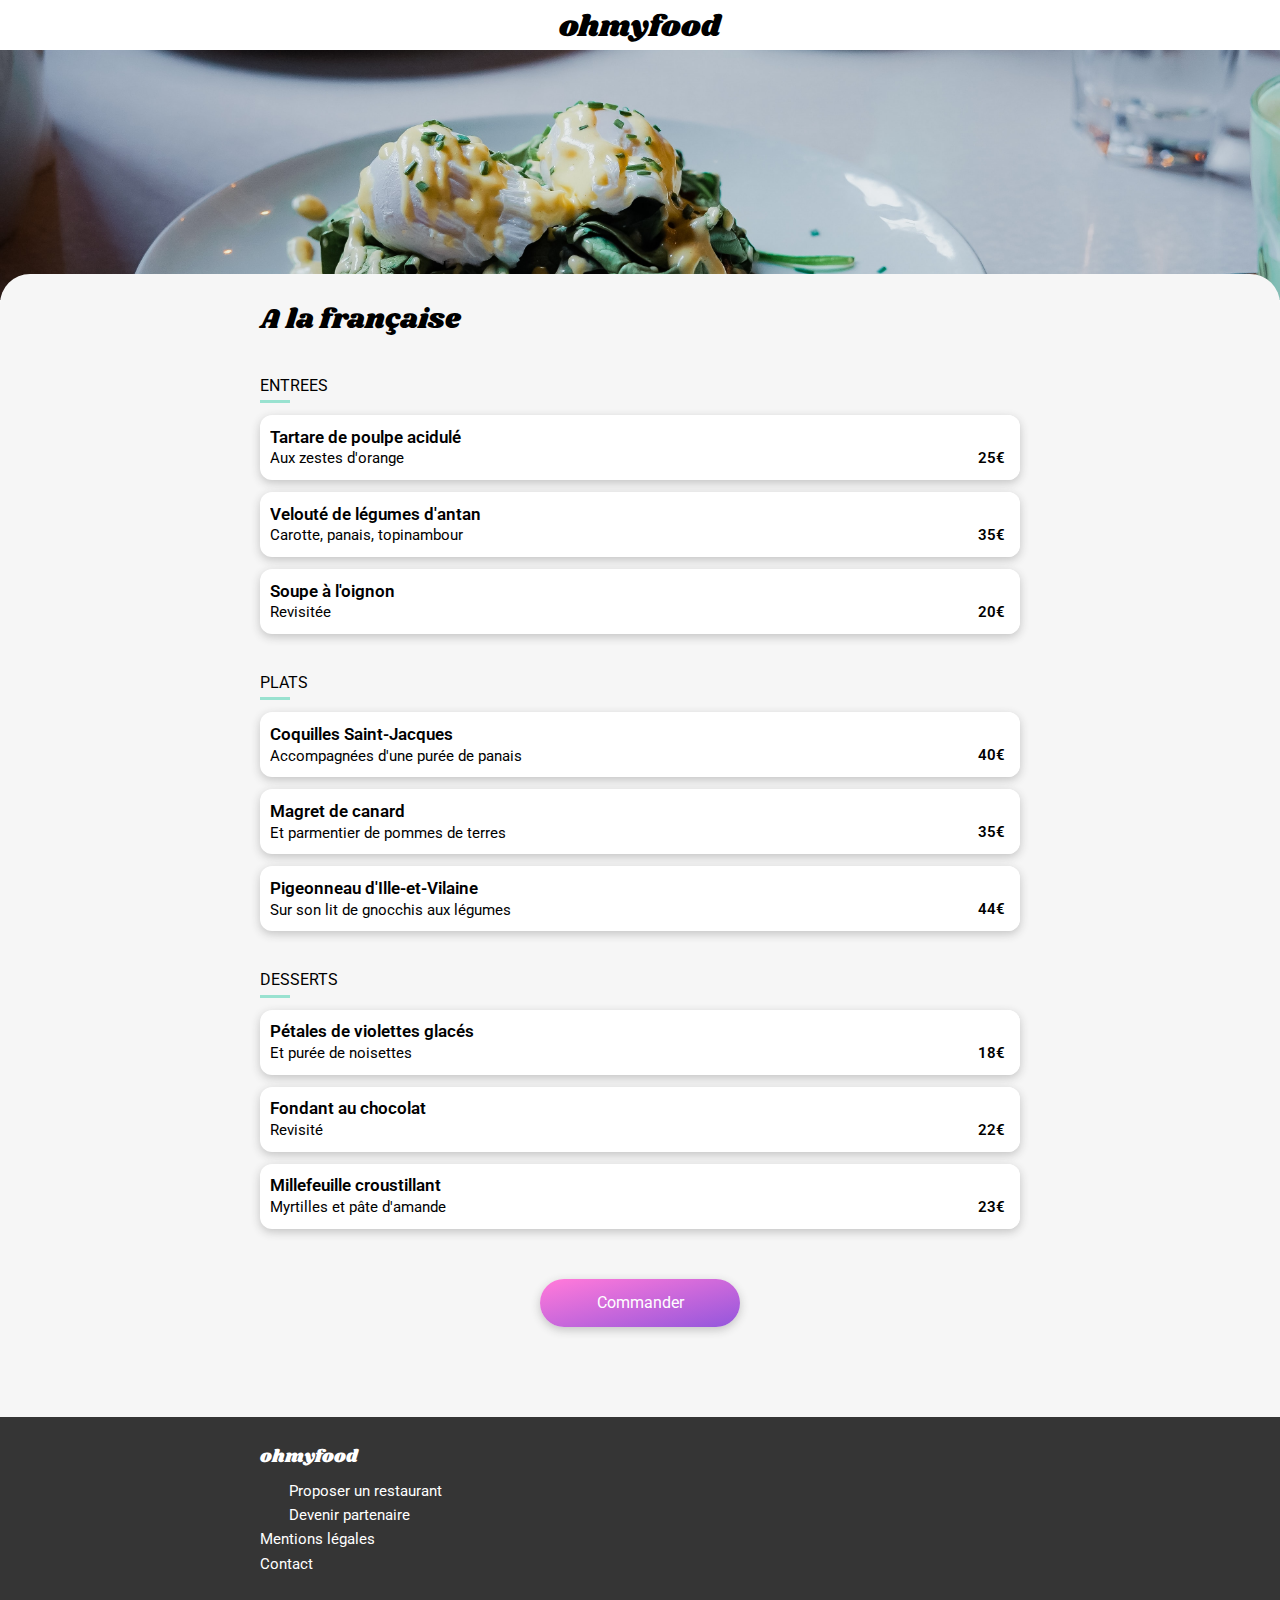
==== commit ee6426dd: "finalisation" ====
--- a/menu_a_la_francaise.html
+++ b/menu_a_la_francaise.html
@@ -36,7 +36,12 @@
                     <div class="menu__titre--text">
                         <h1>A la française</h1>
                     </div>
-                    <div class="menu__titre--like"><i class="far fa-heart"></i></div>
+                    <div class="card__text__description__right like">
+                        <div class="like">
+                            <i class="far fa-heart"></i>
+                            <div class="bg"><i class="fas fa-heart"></i></div>
+                        </div>
+                    </div>
                 </div>
 
                 <div class="menu_content">
@@ -296,8 +301,6 @@
             </div>
 
             <a href="#" title="Commander" class="button button--cmd">Commander</a>
-
-
 
 
 
@@ -338,6 +341,8 @@
     </div>
 
 
+
+
 </body>
 
 </html>--- a/sass/main.css
+++ b/sass/main.css
@@ -12,7 +12,7 @@
 
 h1 {
   margin: 0 0 0 0;
-  font-family: "shrikhand";
+  font-family: "shrikhand", serif, sans-serif;
   font-weight: 100;
   font-size: 28px;
 }
@@ -41,33 +41,33 @@
   }
 }
 
-@-webkit-keyframes monte {
+@-webkit-keyframes ascend {
   100% {
     -webkit-transform: translateY(-30px);
             transform: translateY(-30px);
   }
 }
 
-@keyframes monte {
+@keyframes ascend {
   100% {
     -webkit-transform: translateY(-30px);
             transform: translateY(-30px);
   }
 }
 
-@-webkit-keyframes disparait {
+@-webkit-keyframes disappear {
   100% {
     visibility: hidden;
   }
 }
 
-@keyframes disparait {
+@keyframes disappear {
   100% {
     visibility: hidden;
   }
 }
 
-@-webkit-keyframes apparait {
+@-webkit-keyframes appear {
   0% {
     opacity: 0%;
     -webkit-transform: translateY(10px);
@@ -80,7 +80,7 @@
   }
 }
 
-@keyframes apparait {
+@keyframes appear {
   0% {
     opacity: 0%;
     -webkit-transform: translateY(10px);
@@ -116,77 +116,25 @@
 }
 
 @-webkit-keyframes ellipsis {
-  0% {
-    width: 130%;
+  50% {
+    width: calc(100% - 80px);
   }
   100% {
-    width: 100%;
+    width: calc(100% - 100px);
   }
 }
 
 @keyframes ellipsis {
-  0% {
-    width: 130%;
+  50% {
+    width: calc(100% - 80px);
   }
   100% {
-    width: 100%;
-  }
-}
-
-@-webkit-keyframes checked-apparait {
-  0% {
-    visibility: visible;
-    -webkit-transform: translateX(55px);
-            transform: translateX(55px);
-  }
-  100% {
-    -webkit-transform: translateX(0);
-            transform: translateX(0);
-    visibility: visible;
-  }
-}
-
-@keyframes checked-apparait {
-  0% {
-    visibility: visible;
-    -webkit-transform: translateX(55px);
-            transform: translateX(55px);
-  }
-  100% {
-    -webkit-transform: translateX(0);
-            transform: translateX(0);
-    visibility: visible;
-  }
-}
-
-@-webkit-keyframes price {
-  0% {
-    -webkit-transform: translateX(55px);
-            transform: translateX(55px);
-    visibility: hidden;
-  }
-  100% {
-    -webkit-transform: translateX(0);
-            transform: translateX(0);
-    visibility: visible;
-  }
-}
-
-@keyframes price {
-  0% {
-    -webkit-transform: translateX(55px);
-            transform: translateX(55px);
-    visibility: hidden;
-  }
-  100% {
-    -webkit-transform: translateX(0);
-            transform: translateX(0);
-    visibility: visible;
+    width: calc(100% - 100px);
   }
 }
 
 body {
-  font-family: "roboto", arial, "sans serif";
+  font-family: "roboto", serif, sans-serif, arial, "sans serif";
 }
 
 .loader {
@@ -209,15 +157,9 @@
   height: 100%;
   margin: 0;
   background-color: rgba(255, 255, 255, 0.8);
-  -webkit-animation: disparait 3s forwards;
-          animation: disparait 3s forwards;
+  -webkit-animation: disappear 3s forwards;
+          animation: disappear 3s forwards;
   visibility: visible;
-}
-
-.chargement {
-  font-size: 18px;
-  font-weight: 800;
-  color: black;
 }
 
 .anim_loader {
@@ -240,8 +182,8 @@
   height: 20px;
   border-radius: 50%;
   background-color: #9356DC;
-  -webkit-animation: monte 0.3s alternate infinite;
-          animation: monte 0.3s alternate infinite;
+  -webkit-animation: ascend 0.3s alternate infinite;
+          animation: ascend 0.3s alternate infinite;
   -webkit-animation-delay: 0.1s;
           animation-delay: 0.1s;
 }
@@ -252,8 +194,8 @@
   height: 20px;
   border-radius: 50%;
   background-color: #FF79DA;
-  -webkit-animation: monte 0.3s alternate infinite;
-          animation: monte 0.3s alternate infinite;
+  -webkit-animation: ascend 0.3s alternate infinite;
+          animation: ascend 0.3s alternate infinite;
   -webkit-animation-delay: 0.2s;
           animation-delay: 0.2s;
 }
@@ -264,8 +206,8 @@
   height: 20px;
   border-radius: 50%;
   background-color: #99E2D0;
-  -webkit-animation: monte 0.3s alternate infinite;
-          animation: monte 0.3s alternate infinite;
+  -webkit-animation: ascend 0.3s alternate infinite;
+          animation: ascend 0.3s alternate infinite;
   -webkit-animation-delay: 0.3s;
           animation-delay: 0.3s;
 }
@@ -275,7 +217,7 @@
   background-color: #EAEAEA;
   border: none;
   width: 130px;
-  font-family: "roboto";
+  font-family: "roboto", serif, sans-serif;
   font-size: 17px;
   text-align: center;
 }
@@ -315,7 +257,7 @@
 }
 
 .logo {
-  font-family: "shrikhand";
+  font-family: "shrikhand", serif, sans-serif;
   text-align: center;
   -ms-flex-item-align: center;
       -ms-grid-row-align: center;
@@ -447,6 +389,8 @@
 }
 
 .number {
+  position: relative;
+  left: -10px;
   background-color: #9356DC;
   width: 22px;
   height: 22px;
@@ -457,8 +401,6 @@
   -webkit-box-pack: center;
       -ms-flex-pack: center;
           justify-content: center;
-  position: relative;
-  left: -10px;
   color: white;
   font-weight: 400;
   font-size: 14px;
@@ -487,16 +429,17 @@
   margin: 50px auto 50px auto;
 }
 
-.like_empty {
+.like {
   position: relative;
+  cursor: pointer;
   z-index: 1;
 }
 
-.like_empty:hover::after {
+.like:hover .bg {
   opacity: 1;
 }
 
-.like_empty::after {
+.like .bg {
   content: "";
   position: absolute;
   top: 0;
@@ -505,10 +448,13 @@
   left: 0;
   background-image: -webkit-gradient(linear, left top, left bottom, from(#9356DC), to(#FF79DA));
   background-image: linear-gradient(to bottom, #9356DC, #FF79DA);
+  color: transparent;
+  background-clip: text;
+  -webkit-background-clip: text;
   opacity: 0;
   z-index: -1;
-  -webkit-transition: opacity 1s;
-  transition: opacity 1s;
+  -webkit-transition: opacity ease-in-out 1s;
+  transition: opacity ease-in-out 1s;
 }
 
 @media all and (max-width: 768px) {
@@ -521,19 +467,14 @@
   }
 }
 
-.new {
+.card {
+  cursor: pointer;
   position: relative;
-  right: 20px;
-  top: 20px;
-}
-
-.card {
   width: 48%;
   background-color: white;
   border-radius: 12px 12px 12px 12px;
   -webkit-box-shadow: 0px 3px 10px #c3c3c3;
           box-shadow: 0px 3px 10px #c3c3c3;
-  position: relative;
   color: black;
 }
 
@@ -543,28 +484,21 @@
   overflow: hidden;
 }
 
-.card--menu:hover .card__text__description__right--price {
-  -webkit-animation: price 0.5s;
-          animation: price 0.5s;
-}
-
 .card--menu:hover .checked .fa-check-circle {
-  -webkit-animation: rotate 0.5s;
-          animation: rotate 0.5s;
-}
-
-.card--menu:hover .card__text__description__title,
-.card--menu:hover .card__text__description__subtitle {
+  -webkit-animation: rotate 1s;
+          animation: rotate 1s;
+}
+
+.card--menu:hover .price-and-check {
+  -webkit-transform: translateX(0px);
+          transform: translateX(0px);
+}
+
+.card--menu:hover .card__text__description--menu {
   -webkit-animation: ellipsis 0.5s;
           animation: ellipsis 0.5s;
-}
-
-.card--menu:hover .checked {
-  display: -webkit-box;
-  display: -ms-flexbox;
-  display: flex;
-  -webkit-animation: checked-apparait 0.5s;
-          animation: checked-apparait 0.5s;
+  -webkit-animation-fill-mode: both;
+          animation-fill-mode: both;
 }
 
 .card:hover {
@@ -618,10 +552,7 @@
 }
 
 .card__text__description--menu {
-  width: auto;
-  text-overflow: ellipsis;
-  overflow: hidden;
-  white-space: nowrap;
+  width: calc(100% - 44px);
 }
 
 .card__text__description__title {
@@ -656,9 +587,7 @@
   font-size: 15px;
   height: 65px;
   font-weight: 600;
-  padding-top: 35px;
-  padding-right: 15px;
-  padding-left: 3px;
+  padding: 35px 15px 0px 3px;
   display: -webkit-box;
   display: -ms-flexbox;
   display: flex;
@@ -669,12 +598,21 @@
   -webkit-box-pack: end;
       -ms-flex-pack: end;
           justify-content: flex-end;
+  background-color: white;
 }
 
 .price-and-check {
   display: -webkit-box;
   display: -ms-flexbox;
   display: flex;
+  -webkit-transform: translate(55px);
+          transform: translate(55px);
+  -webkit-transition: -webkit-transform 0.5s;
+  transition: -webkit-transform 0.5s;
+  transition: transform 0.5s;
+  transition: transform 0.5s, -webkit-transform 0.5s;
+  position: absolute;
+  right: 0px;
 }
 
 .checked {
@@ -697,10 +635,12 @@
   border-radius: 0 12px 12px 0;
   font-size: 20px;
   color: white;
-  display: none;
 }
 
 .new {
+  position: absolute;
+  top: 10px;
+  right: 10px;
   background-color: #99E2D0;
   width: 90px;
   height: 30px;
@@ -714,16 +654,13 @@
       -ms-flex-align: center;
           align-items: center;
   color: black;
-  position: absolute;
-  top: 10px;
-  right: 10px;
   color: #278870;
   font-weight: 500;
 }
 
 .card1 {
-  -webkit-animation: apparait 1s;
-          animation: apparait 1s;
+  -webkit-animation: appear 1s;
+          animation: appear 1s;
   -webkit-animation-delay: 0.1s;
           animation-delay: 0.1s;
   -webkit-animation-fill-mode: backwards;
@@ -731,8 +668,8 @@
 }
 
 .card2 {
-  -webkit-animation: apparait 1s;
-          animation: apparait 1s;
+  -webkit-animation: appear 1s;
+          animation: appear 1s;
   -webkit-animation-delay: 0.3s;
           animation-delay: 0.3s;
   -webkit-animation-fill-mode: backwards;
@@ -740,8 +677,8 @@
 }
 
 .card3 {
-  -webkit-animation: apparait 1s;
-          animation: apparait 1s;
+  -webkit-animation: appear 1s;
+          animation: appear 1s;
   -webkit-animation-delay: 0.5s;
           animation-delay: 0.5s;
   -webkit-animation-fill-mode: backwards;
@@ -749,8 +686,8 @@
 }
 
 .card4 {
-  -webkit-animation: apparait 1s;
-          animation: apparait 1s;
+  -webkit-animation: appear 1s;
+          animation: appear 1s;
   -webkit-animation-delay: 0.7s;
           animation-delay: 0.7s;
   -webkit-animation-fill-mode: backwards;
@@ -758,8 +695,8 @@
 }
 
 .card5 {
-  -webkit-animation: apparait 1s;
-          animation: apparait 1s;
+  -webkit-animation: appear 1s;
+          animation: appear 1s;
   -webkit-animation-delay: 0.9s;
           animation-delay: 0.9s;
   -webkit-animation-fill-mode: backwards;
@@ -767,8 +704,8 @@
 }
 
 .card6 {
-  -webkit-animation: apparait 1s;
-          animation: apparait 1s;
+  -webkit-animation: appear 1s;
+          animation: appear 1s;
   -webkit-animation-delay: 1.1s;
           animation-delay: 1.1s;
   -webkit-animation-fill-mode: backwards;
@@ -776,8 +713,8 @@
 }
 
 .card7 {
-  -webkit-animation: apparait 1s;
-          animation: apparait 1s;
+  -webkit-animation: appear 1s;
+          animation: appear 1s;
   -webkit-animation-delay: 1.3s;
           animation-delay: 1.3s;
   -webkit-animation-fill-mode: backwards;
@@ -785,8 +722,8 @@
 }
 
 .card8 {
-  -webkit-animation: apparait 1s;
-          animation: apparait 1s;
+  -webkit-animation: appear 1s;
+          animation: appear 1s;
   -webkit-animation-delay: 1.5s;
           animation-delay: 1.5s;
   -webkit-animation-fill-mode: backwards;
@@ -794,8 +731,8 @@
 }
 
 .card9 {
-  -webkit-animation: apparait 1s;
-          animation: apparait 1s;
+  -webkit-animation: appear 1s;
+          animation: appear 1s;
   -webkit-animation-delay: 1.7s;
           animation-delay: 1.7s;
   -webkit-animation-fill-mode: backwards;
@@ -803,8 +740,8 @@
 }
 
 .card10 {
-  -webkit-animation: apparait 1s;
-          animation: apparait 1s;
+  -webkit-animation: appear 1s;
+          animation: appear 1s;
   -webkit-animation-delay: 1.9s;
           animation-delay: 1.9s;
   -webkit-animation-fill-mode: backwards;
@@ -974,7 +911,6 @@
   -webkit-box-pack: justify;
       -ms-flex-pack: justify;
           justify-content: space-between;
-  padding: 0 30px 0 0px;
   -webkit-box-align: center;
       -ms-flex-align: center;
           align-items: center;
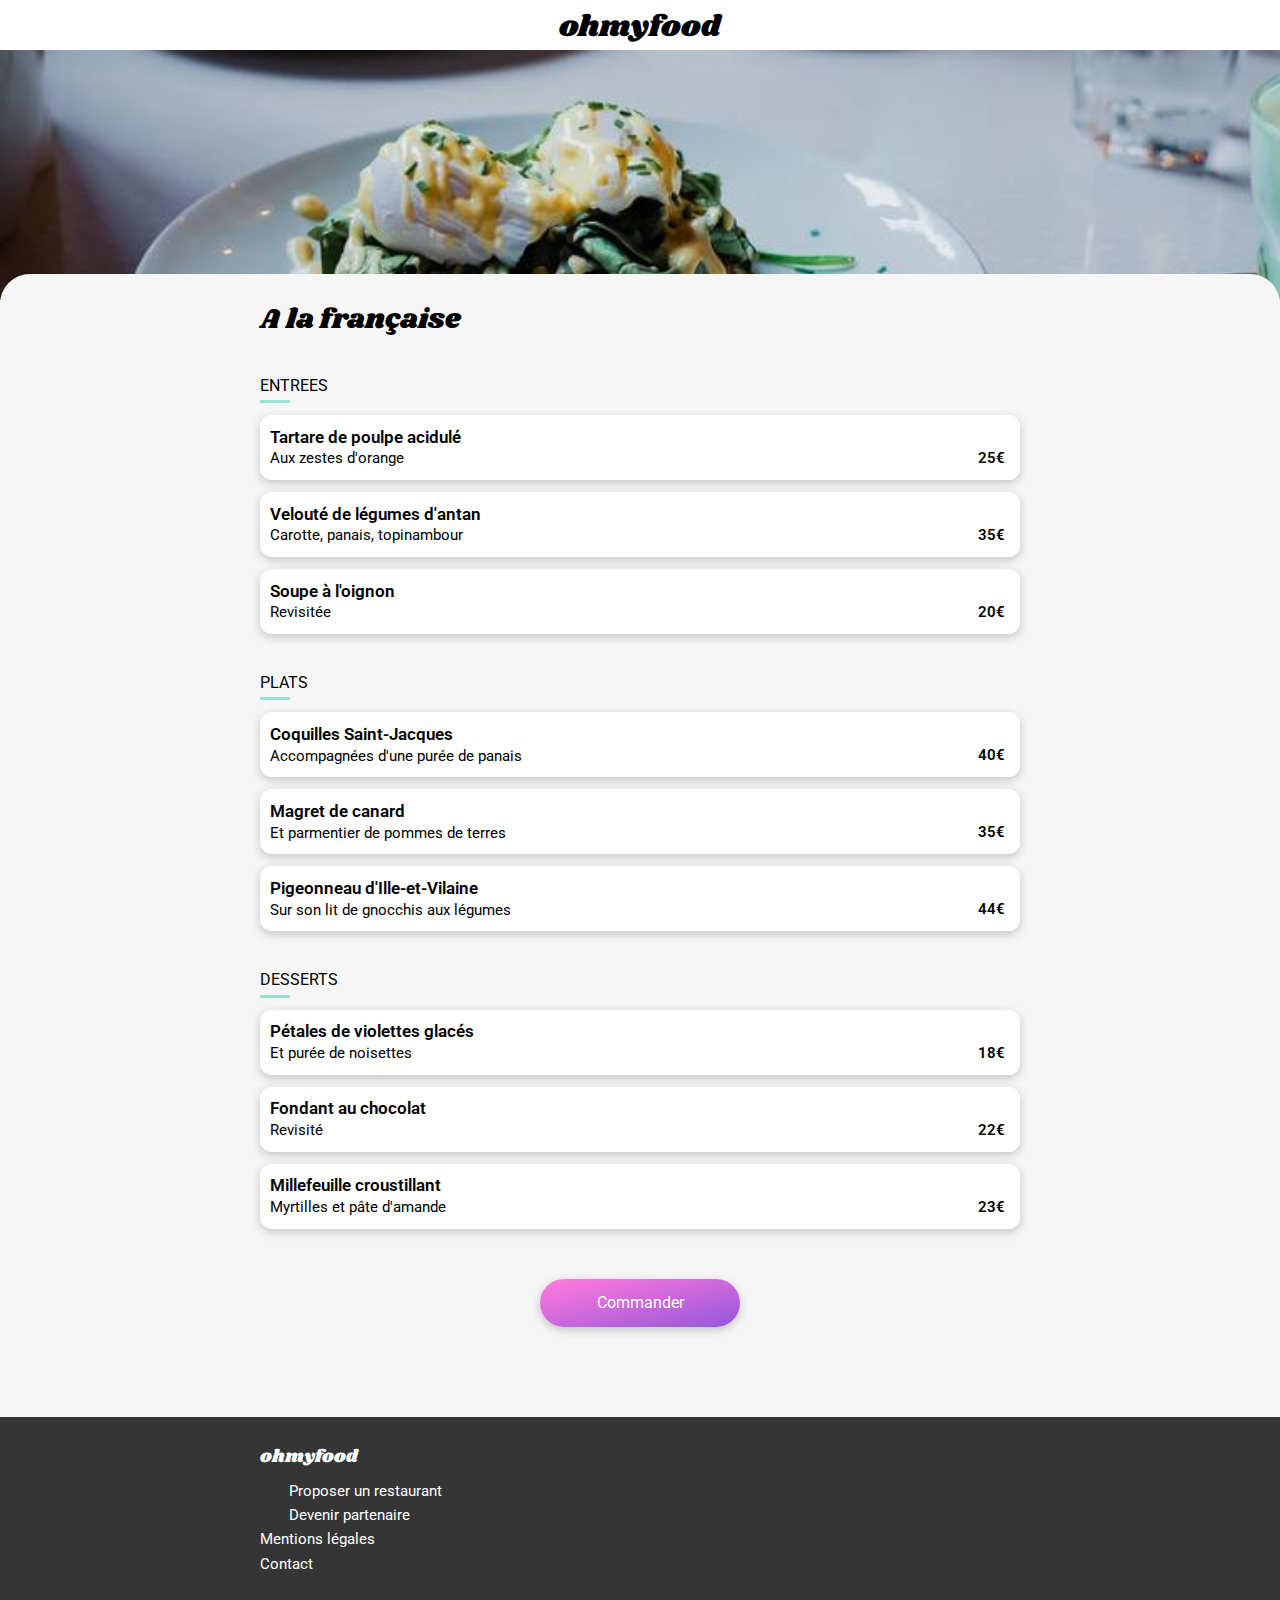
==== commit 483e4b68: "version finale" ====
--- a/menu_a_la_francaise.html
+++ b/menu_a_la_francaise.html
@@ -24,7 +24,7 @@
     </div>
 
     <section class="cover">
-        <img src="images/restaurants/toa-heftiba-DQKerTsQwi0-unsplash.jpg" alt="menu à la française" />
+        <img src="images/restaurants/toa-heftiba-DQKerTsQwi0-unsplash.jpg" alt="menu à la française" srcset="images/restaurants-resized/toa-heftiba-DQKerTsQwi0-unsplash.jpg 768w" sizes="100vw"/>
     </section>
 
     <div class="absolute">
@@ -55,12 +55,10 @@
                             <div class="card card--menu">
                                 <div class="card__text card__text--menu">
                                     <div class="card__text__description--menu">
-                                        <div
-                                            class="card__text__description__title card__text__description__title--menu">
-                                            Tartare de poulpe acidulé</div>
-                                        <div
-                                            class="card__text__description__subtitle card__text__description__subtitle--menu">
-                                            Aux zestes d'orange</div>
+                                        <h5>
+                                            Tartare de poulpe acidulé</h5>
+                                        <h6>
+                                            Aux zestes d'orange</h6>
                                     </div>
 
                                     <div class="price-and-check">
@@ -81,12 +79,10 @@
                             <div class="card card--menu">
                                 <div class="card__text card__text--menu">
                                     <div class="card__text__description--menu">
-                                        <div
-                                            class="card__text__description__title card__text__description__title--menu">
-                                            Velouté de légumes d'antan</div>
-                                        <div
-                                            class="card__text__description__subtitle card__text__description__subtitle--menu">
-                                            Carotte, panais, topinambour</div>
+                                        <h5>
+                                            Velouté de légumes d'antan</h5>
+                                        <h6>
+                                            Carotte, panais, topinambour</h6>
                                     </div>
 
                                     <div class="price-and-check">
@@ -107,12 +103,10 @@
                             <div class="card card--menu">
                                 <div class="card__text card__text--menu">
                                     <div class="card__text__description--menu">
-                                        <div
-                                            class="card__text__description__title card__text__description__title--menu">
-                                            Soupe à l'oignon</div>
-                                        <div
-                                            class="card__text__description__subtitle card__text__description__subtitle--menu">
-                                            Revisitée</div>
+                                        <h5>
+                                            Soupe à l'oignon</h5>
+                                        <h6>
+                                            Revisitée</h6>
                                     </div>
 
                                     <div class="price-and-check">
@@ -138,12 +132,10 @@
                             <div class="card card--menu">
                                 <div class="card__text card__text--menu">
                                     <div class="card__text__description--menu">
-                                        <div
-                                            class="card__text__description__title card__text__description__title--menu">
-                                            Coquilles Saint-Jacques</div>
-                                        <div
-                                            class="card__text__description__subtitle card__text__description__subtitle--menu">
-                                            Accompagnées d'une purée de panais</div>
+                                        <h5>
+                                            Coquilles Saint-Jacques</h5>
+                                        <h6>
+                                            Accompagnées d'une purée de panais</h6>
                                     </div>
 
                                     <div class="price-and-check">
@@ -164,12 +156,10 @@
                             <div class="card card--menu">
                                 <div class="card__text card__text--menu">
                                     <div class="card__text__description--menu">
-                                        <div
-                                            class="card__text__description__title card__text__description__title--menu">
-                                            Magret de canard</div>
-                                        <div
-                                            class="card__text__description__subtitle card__text__description__subtitle--menu">
-                                            Et parmentier de pommes de terres</div>
+                                        <h5>
+                                            Magret de canard</h5>
+                                        <h6>
+                                            Et parmentier de pommes de terres</h6>
                                     </div>
 
                                     <div class="price-and-check">
@@ -190,12 +180,10 @@
                             <div class="card card--menu">
                                 <div class="card__text card__text--menu">
                                     <div class="card__text__description--menu">
-                                        <div
-                                            class="card__text__description__title card__text__description__title--menu">
-                                            Pigeonneau d'Ille-et-Vilaine</div>
-                                        <div
-                                            class="card__text__description__subtitle card__text__description__subtitle--menu">
-                                            Sur son lit de gnocchis aux légumes</div>
+                                        <h5>
+                                            Pigeonneau d'Ille-et-Vilaine</h5>
+                                        <h6>
+                                            Sur son lit de gnocchis aux légumes</h6>
                                     </div>
 
                                     <div class="price-and-check">
@@ -221,12 +209,10 @@
                             <div class="card card--menu">
                                 <div class="card__text card__text--menu">
                                     <div class="card__text__description--menu">
-                                        <div
-                                            class="card__text__description__title card__text__description__title--menu">
-                                            Pétales de violettes glacés</div>
-                                        <div
-                                            class="card__text__description__subtitle card__text__description__subtitle--menu">
-                                            Et purée de noisettes</div>
+                                        <h5>
+                                            Pétales de violettes glacés</h5>
+                                        <h6>
+                                            Et purée de noisettes</h6>
                                     </div>
 
                                     <div class="price-and-check">
@@ -247,12 +233,10 @@
                             <div class="card card--menu">
                                 <div class="card__text card__text--menu">
                                     <div class="card__text__description--menu">
-                                        <div
-                                            class="card__text__description__title card__text__description__title--menu">
-                                            Fondant au chocolat</div>
-                                        <div
-                                            class="card__text__description__subtitle card__text__description__subtitle--menu">
-                                            Revisité</div>
+                                        <h5>
+                                            Fondant au chocolat</h5>
+                                        <h6>
+                                            Revisité</h6>
                                     </div>
 
                                     <div class="price-and-check">
@@ -273,12 +257,10 @@
                             <div class="card card--menu">
                                 <div class="card__text card__text--menu">
                                     <div class="card__text__description--menu">
-                                        <div
-                                            class="card__text__description__title card__text__description__title--menu">
-                                            Millefeuille croustillant</div>
-                                        <div
-                                            class="card__text__description__subtitle card__text__description__subtitle--menu">
-                                            Myrtilles et pâte d'amande</div>
+                                        <h5>
+                                            Millefeuille croustillant</h5>
+                                        <h6>
+                                            Myrtilles et pâte d'amande</h6>
                                     </div>
 
                                     <div class="price-and-check">
--- a/sass/main.css
+++ b/sass/main.css
@@ -1,18 +1,13 @@
 @import url("https://fonts.googleapis.com/css2?family=Roboto:wght@100;300;400;500;700&family=Shrikhand&display=swap");
-*, ::before, ::after {
+* {
   -webkit-box-sizing: border-box;
           box-sizing: border-box;
   text-decoration: none;
 }
 
-.main-wrapper {
-  width: 760px;
-  margin: 0 auto 0 auto;
-}
-
 h1 {
   margin: 0 0 0 0;
-  font-family: "shrikhand", serif, sans-serif;
+  font-family: "shrikhand", sans-serif, serif;
   font-weight: 100;
   font-size: 28px;
 }
@@ -34,11 +29,31 @@
   font-weight: 400;
 }
 
-@media all and (max-width: 768px) {
-  .main-wrapper {
-    width: 100%;
-    margin: 0 auto 0 auto;
-  }
+h5 {
+  font-weight: 600;
+  font-size: 19px;
+  padding-bottom: 3px;
+  margin: 0 0 0 0;
+}
+
+.card__text__description--menu h5 {
+  font-size: 17px;
+  text-overflow: ellipsis;
+  overflow: hidden;
+  white-space: nowrap;
+}
+
+h6 {
+  font-size: 16px;
+  margin: 0 0 0 0;
+  font-weight: 400;
+}
+
+.card__text__description--menu h6 {
+  font-size: 15px;
+  text-overflow: ellipsis;
+  overflow: hidden;
+  white-space: nowrap;
 }
 
 @-webkit-keyframes ascend {
@@ -134,7 +149,19 @@
 }
 
 body {
-  font-family: "roboto", serif, sans-serif, arial, "sans serif";
+  font-family: "roboto", sans-serif, serif, arial, "sans serif";
+}
+
+.main-wrapper {
+  width: 760px;
+  margin: 0 auto 0 auto;
+}
+
+@media all and (max-width: 768px) {
+  .main-wrapper {
+    width: 100%;
+    margin: 0 auto 0 auto;
+  }
 }
 
 .loader {
@@ -217,7 +244,7 @@
   background-color: #EAEAEA;
   border: none;
   width: 130px;
-  font-family: "roboto", serif, sans-serif;
+  font-family: "roboto", sans-serif, serif;
   font-size: 17px;
   text-align: center;
 }
@@ -257,7 +284,7 @@
 }
 
 .logo {
-  font-family: "shrikhand", serif, sans-serif;
+  font-family: "shrikhand", sans-serif, serif;
   text-align: center;
   -ms-flex-item-align: center;
       -ms-grid-row-align: center;
@@ -446,13 +473,13 @@
   right: 0;
   bottom: 0;
   left: 0;
+  opacity: 0;
+  z-index: -1;
   background-image: -webkit-gradient(linear, left top, left bottom, from(#9356DC), to(#FF79DA));
   background-image: linear-gradient(to bottom, #9356DC, #FF79DA);
   color: transparent;
   background-clip: text;
   -webkit-background-clip: text;
-  opacity: 0;
-  z-index: -1;
   -webkit-transition: opacity ease-in-out 1s;
   transition: opacity ease-in-out 1s;
 }
@@ -547,36 +574,8 @@
   height: 65px;
 }
 
-.card__text__description {
-  width: 90%;
-}
-
 .card__text__description--menu {
   width: calc(100% - 44px);
-}
-
-.card__text__description__title {
-  font-weight: 600;
-  font-size: 19px;
-  padding-bottom: 3px;
-}
-
-.card__text__description__title--menu {
-  font-size: 17px;
-  text-overflow: ellipsis;
-  overflow: hidden;
-  white-space: nowrap;
-}
-
-.card__text__description__subtitle {
-  font-size: 16px;
-}
-
-.card__text__description__subtitle--menu {
-  font-size: 15px;
-  text-overflow: ellipsis;
-  overflow: hidden;
-  white-space: nowrap;
 }
 
 .card__text__description__right {
@@ -780,7 +779,7 @@
 
 .working h3 {
   margin-top: 0;
-  padding-left: 0 0 0 18px;
+  padding-left: 18px;
 }
 
 .buttons__working {
@@ -805,7 +804,6 @@
   background-color: #F6F6F6;
   margin-top: 40px;
   padding-bottom: 50px;
-  padding: auto;
 }
 
 .restaurants--title {
@@ -859,7 +857,6 @@
     background-color: #F6F6F6;
     margin-top: 40px;
     padding-bottom: 0px;
-    padding: auto;
   }
   .restaurants--title {
     width: 100%;
